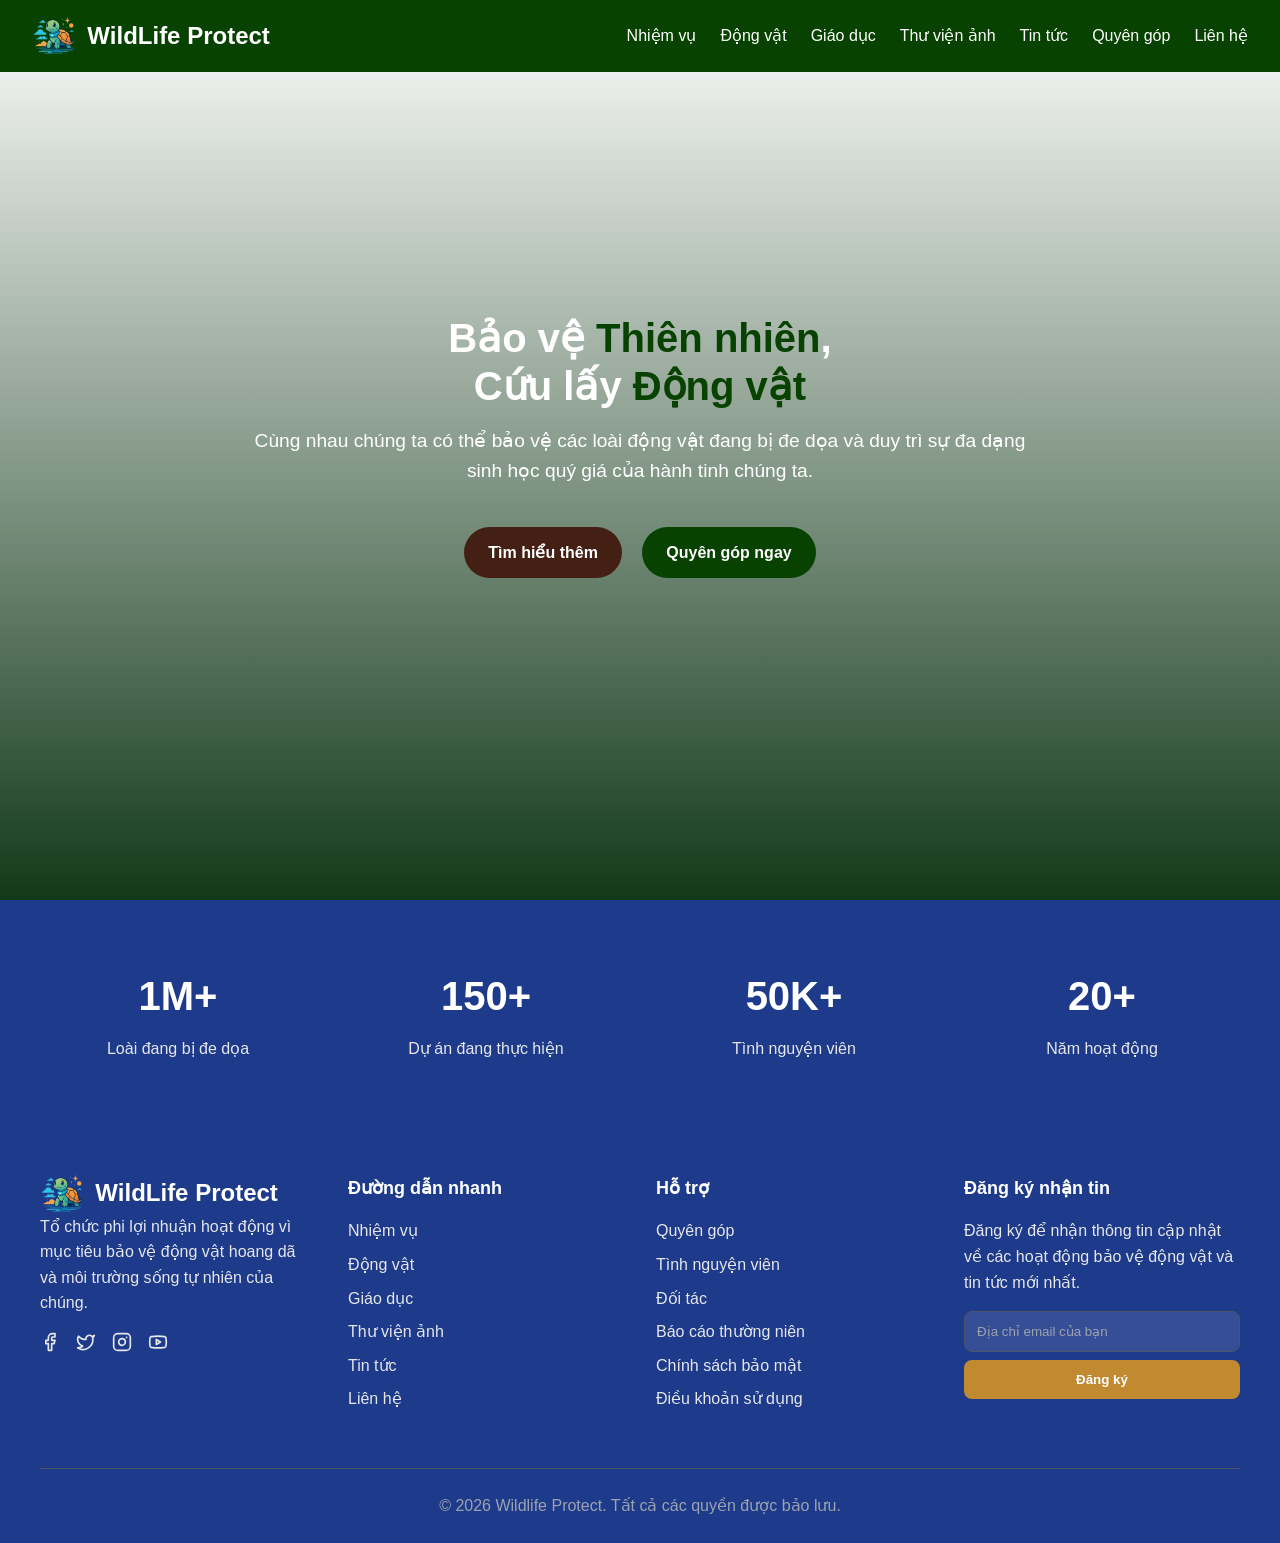
==== index.html @ 8032b326 "move index.html to root for GitHub Pages" ====
<!DOCTYPE html>
<html lang="vi">

<head>
    <meta charset="UTF-8">
    <meta name="viewport" content="width=device-width, initial-scale=1.0">
    <title>Bảo Vệ Động Vật</title>
    <link rel="stylesheet" href="../css/style.css" />
    <link rel="stylesheet" href="../css/new.css">
</head>

<body>
    <!-- Header -->
    <header>
        <nav>
            <div class="logo">
                <img class="logo-icon" src="../images/_31A30829-27A1-4D39-86ED-4AC75517ED18_-removebg-preview.png"
                    alt="WildLife Protect Logo" style="height: 40px; vertical-align: middle;">
                WildLife Protect
            </div>
            <ul class="nav-links">
                <li><a href="mission.html">Nhiệm vụ</a></li>
                <li><a href="animal.html">Động vật</a></li>
                <li><a href="education.html">Giáo dục</a></li>
                <li><a href="gallery.html">Thư viện ảnh</a></li>
                <li><a href="news.html">Tin tức</a></li>
                <li><a href="donate.html">Quyên góp</a></li>
                <li><a href="contact.html">Liên hệ</a></li>
            </ul>
        </nav>
    </header>

    <!-- Hero Section -->
    <section class="hero">
        
        <div class="video-background">
            <iframe
              src="https://www.youtube-nocookie.com/embed/OSPznryXrLA?autoplay=1&mute=1&controls=0&loop=1&playlist=OSPznryXrLA&start=30"
              frameborder="0"
              allow="autoplay; encrypted-media"
              allowfullscreen>
            </iframe>
        </div>
        <div class="hero-content">
            <h1>Bảo vệ <span class="accent">Thiên nhiên</span>, <br>Cứu lấy <span class="accent">Động vật</span></h1>
            <p>Cùng nhau chúng ta có thể bảo vệ các loài động vật đang bị đe dọa và duy trì sự đa dạng sinh học quý giá
                của hành tinh chúng ta.</p>
            <div>
                <a href="mission.html" class="btn btn-primary buttonHover" id="buttonSearch">Tìm hiểu thêm</a>
                <a href="donate.html" class="btn btn-accent buttonHover1">Quyên góp ngay</a>
            </div>
        </div>
    </section>

    <!-- Statistics Section -->
    <section class="statistics">
        <div class="container">
            <div class="stats-grid">
                <div class="stat-item">
                    <div class="number">1M+</div>
                    <div class="label">Loài đang bị đe dọa</div>
                </div>

                <div class="stat-item">
                    <div class="number">150+</div>
                    <div class="label">Dự án đang thực hiện</div>
                </div>

                <div class="stat-item">
                    <div class="number">50K+</div>
                    <div class="label">Tình nguyện viên</div>
                </div>

                <div class="stat-item">
                    <div class="number">20+</div>
                    <div class="label">Năm hoạt động</div>
                </div>
            </div>
        </div>
    </section>

    <!-- Footer -->
    <footer>
        <div class="container">
            <div class="footer-grid">
                <div class="footer-col">
                    <div class="logo">
                        <img class="logo-icon"
                            src="../images/_31A30829-27A1-4D39-86ED-4AC75517ED18_-removebg-preview.png"
                            alt="WildLife Protect Logo" style="height: 40px; vertical-align: middle;">
                        WildLife Protect
                    </div>
                    <p class="footer-about">
                        Tổ chức phi lợi nhuận hoạt động vì mục tiêu bảo vệ động vật hoang dã và môi trường sống tự nhiên
                        của chúng.
                    </p>
                    <div class="footer-social">
                        <a href="https://www.facebook.com/mai.bao.512301/" target="_blank">
                            <svg xmlns="http://www.w3.org/2000/svg" width="20" height="20" viewBox="0 0 24 24"
                                fill="none" stroke="currentColor" stroke-width="2" stroke-linecap="round"
                                stroke-linejoin="round">
                                <path d="M18 2h-3a5 5 0 0 0-5 5v3H7v4h3v8h4v-8h3l1-4h-4V7a1 1 0 0 1 1-1h3z" />
                            </svg>
                        </a>
                        <a href="#">
                            <svg xmlns="http://www.w3.org/2000/svg" width="20" height="20" viewBox="0 0 24 24"
                                fill="none" stroke="currentColor" stroke-width="2" stroke-linecap="round"
                                stroke-linejoin="round">
                                <path
                                    d="M22 4s-.7 2.1-2 3.4c1.6 10-9.4 17.3-18 11.6 2.2.1 4.4-.6 6-2C3 15.5.5 9.6 3 5c2.2 2.6 5.6 4.1 9 4-.9-4.2 4-6.6 7-3.8 1.1 0 3-1.2 3-1.2z" />
                            </svg>
                        </a>
                        <a href="#">
                            <svg xmlns="http://www.w3.org/2000/svg" width="20" height="20" viewBox="0 0 24 24"
                                fill="none" stroke="currentColor" stroke-width="2" stroke-linecap="round"
                                stroke-linejoin="round">
                                <rect width="20" height="20" x="2" y="2" rx="5" ry="5" />
                                <path d="M16 11.37A4 4 0 1 1 12.63 8 4 4 0 0 1 16 11.37z" />
                                <line x1="17.5" x2="17.51" y1="6.5" y2="6.5" />
                            </svg>
                        </a>
                        <a href="#">
                            <svg xmlns="http://www.w3.org/2000/svg" width="20" height="20" viewBox="0 0 24 24"
                                fill="none" stroke="currentColor" stroke-width="2" stroke-linecap="round"
                                stroke-linejoin="round">
                                <path
                                    d="M2.5 17a24.12 24.12 0 0 1 0-10 2 2 0 0 1 1.4-1.4 49.56 49.56 0 0 1 16.2 0A2 2 0 0 1 21.5 7a24.12 24.12 0 0 1 0 10 2 2 0 0 1-1.4 1.4 49.55 49.55 0 0 1-16.2 0A2 2 0 0 1 2.5 17" />
                                <path d="m10 15 5-3-5-3z" />
                            </svg>
                        </a>
                    </div>
                </div>

                <div class="footer-col">
                    <h4 class="footer-title">Đường dẫn nhanh</h4>
                    <ul class="footer-links">
                        <li><a href="mission.html">Nhiệm vụ</a></li>
                        <li><a href="animal.html">Động vật</a></li>
                        <li><a href="education.html">Giáo dục</a></li>
                        <li><a href="gallery.html">Thư viện ảnh</a></li>
                        <li><a href="news.html">Tin tức</a></li>
                        <li><a href="contact.html">Liên hệ</a></li>
                    </ul>
                </div>

                <div class="footer-col">
                    <h4 class="footer-title">Hỗ trợ</h4>
                    <ul class="footer-links">
                        <li><a href="donate.html">Quyên góp</a></li>
                        <li><a href="#">Tình nguyện viên</a></li>
                        <li><a href="#">Đối tác</a></li>
                        <li><a href="#">Báo cáo thường niên</a></li>
                        <li><a href="#">Chính sách bảo mật</a></li>
                        <li><a href="#">Điều khoản sử dụng</a></li>
                    </ul>
                </div>

                <div class="footer-col">
                    <h4 class="footer-title">Đăng ký nhận tin</h4>
                    <p class="newsletter-text">
                        Đăng ký để nhận thông tin cập nhật về các hoạt động bảo vệ động vật và tin tức mới nhất.
                    </p>
                    <form class="newsletter-form">
                        <input type="email" class="newsletter-input" placeholder="Địa chỉ email của bạn">
                        <button type="submit" class="submit-btn buttonHover2 background-color-register">Đăng ký</button>
                    </form>
                </div>
            </div>

            <div class="footer-bottom">
                <p>
                    &copy;
                    <script>document.write(new Date().getFullYear())</script> Wildlife Protect. Tất cả các quyền được
                    bảo lưu.
                </p>
            </div>
        </div>
    </footer>

    <script src="../script/smoothscroll.js"></script>
    <!-- <script src="../script/live reload.js"></script> -->
</body>

</html>
---- css/style.css ----
* {
    margin: 0;
    padding: 0;
    box-sizing: border-box;
}

body {
    font-family: Arial, sans-serif;
    line-height: 1.6;
    color: #333;
}

/* Header */
header {
    background-color: #074200;
    color: white;
    padding: 1rem 2rem;
    position: fixed;
    width: 100%;
    z-index: 100;
}

nav {
    display: flex;
    justify-content: space-between;
    align-items: center;
}

.logo {
    font-size: 1.5rem;
    font-weight: bold;
    display: flex;
    align-items: center;
}

.logo-icon {
    margin-right: 10px;
}

.nav-links {
    display: flex;
    list-style: none;
}

.nav-links li {
    margin-left: 1.5rem;
}

.nav-links a {
    color: white;
    text-decoration: none;
    transition: color 0.3s;
}

.nav-links a:hover {
    color: #0f9400;
}

/* Hero Section */
.hero {
    height: 100vh;
    background-size: cover;
    background-position: center;
    display: flex;
    align-items: center;
    justify-content: center;
    text-align: center;
    color: white;
    padding: 0 1rem;
    position: relative;
    overflow: hidden;
}


.video-background {
    position: absolute;
    top: 0;
    left: 0;
    width: 100%;
    height: 100%;
    z-index: -1;
    overflow: hidden;
  }
  
  .video-background iframe {
    width: 100vw;
    height: 100vh;
    pointer-events: none;
    object-fit: cover;
  }
  
  .hero-content {
  position: relative;
  z-index: 1;
  max-width: 800px;
}
  
  .hero::before {
    content: '';
    position: absolute;
    top: 0;
    left: 0;
    width: 100%;
    height: 100%;
    background: linear-gradient(to bottom, rgba(255, 255, 255, 0.589), rgba(0, 42, 8, 0.929));
    z-index: 0;
  }

.hero h1 {
    font-size: 2.5rem;
    margin-bottom: 1rem;
    line-height: 1.2;
}

.hero p {
    font-size: 1.2rem;
    margin-bottom: 2rem;
}

.hero .accent {
    color: #074200;
}

.btn {
    display: inline-block;
    padding: 0.8rem 1.5rem;
    border-radius: 30px;
    text-decoration: none;
    font-weight: bold;
    margin: 0.5rem;
}

.btn-primary {
    background-color: #432013;
    color: white;
}

.btn-accent {
    background-color: #074200;
    color: #ffffff;
}

/* Section Styling */
section {
    padding: 4rem 2rem;
}

.container {
    max-width: 1200px;
    margin: 0 auto;
}

.section-title {
    text-align: center;
    margin-bottom: 3rem;
}

.section-title h2 {
    font-size: 2rem;
    color: #1e3a8a;
    margin-bottom: 1rem;
}

.divider {
    width: 6rem;
    height: 4px;
    background-color: #fbbf24;
    margin: 0 auto 1.5rem;
}

.section-title p {
    max-width: 800px;
    margin: 0 auto;
    color: #666;
}

/* Mission Section */
.mission {
    background-color: white;
}

.mission-cards {
    display: flex;
    flex-wrap: wrap;
    justify-content: space-between;
    gap: 2rem;
}

.mission-card {
    flex: 1 1 300px;
    background-color: #f9fafb;
    border-radius: 8px;
    padding: 2rem;
    text-align: center;
    box-shadow: 0 4px 6px rgba(0, 0, 0, 0.1);
    transition: transform 0.3s;
}

.mission-card:hover {
    transform: translateY(-10px);
}

.mission-card .icon {
    width: 4rem;
    height: 4rem;
    background-color: #1e3a8a;
    border-radius: 50%;
    display: flex;
    align-items: center;
    justify-content: center;
    margin: 0 auto 1rem;
    color: white;
}

.mission-card h3 {
    color: #1e3a8a;
    margin-bottom: 1rem;
}

/* Animals Section */
.animals {
    background-color: #f9fafb;
}

.animal-cards {
    display: flex;
    flex-wrap: wrap;
    gap: 2rem;
}

.animal-card {
    flex: 1 1 300px;
    background-color: white;
    border-radius: 8px;
    overflow: hidden;
    box-shadow: 0 4px 6px rgba(0, 0, 0, 0.1);
}

.animal-img {
    height: 200px;
    overflow: hidden;
}

.animal-img img {
    width: 100%;
    height: 100%;
    object-fit: cover;
    transition: transform 0.5s;
}

.animal-img img:hover {
    transform: scale(1.1);
}

.animal-content {
    padding: 1.5rem;
}

.animal-status {
    display: inline-block;
    padding: 0.25rem 0.75rem;
    border-radius: 20px;
    font-size: 0.75rem;
    font-weight: bold;
    margin-bottom: 0.75rem;
}

.status-critical {
    background-color: #fee2e2;
    color: #b91c1c;
}

.status-endangered {
    background-color: #ffedd5;
    color: #c2410c;
}

.animal-card h3 {
    margin-bottom: 0.5rem;
    color: #1f2937;
}

.animal-card .read-more {
    color: #1e3a8a;
    font-weight: bold;
    text-decoration: none;
    display: inline-flex;
    align-items: center;
    margin-top: 1rem;
}

/* Statistics Section */
.statistics {
    background-color: #1e3a8a;
    color: white;
    text-align: center;
}

.stats-grid {
    display: flex;
    flex-wrap: wrap;
    justify-content: space-around;
    gap: 2rem;
}

.stat-item {
    flex: 1 1 200px;
}

.stat-item .number {
    font-size: 2.5rem;
    font-weight: bold;
    margin-bottom: 0.5rem;
}

.stat-item .label {
    color: #e5e7eb;
}

/* Education Section */
.education {
    background-color: white;
}

.education-grid {
    display: flex;
    flex-wrap: wrap;
    gap: 2rem;
}

.education-col {
    flex: 1 1 500px;
    background-color: #f9fafb;
    border-radius: 8px;
    padding: 2rem;
}

.edu-col-title {
    font-size: 1.5rem;
    color: #1e3a8a;
    margin-bottom: 1.5rem;
    font-weight: bold;
}

.resource-item {
    display: flex;
    margin-bottom: 1.5rem;
}

.resource-icon {
    margin-right: 1rem;
    color: #1e3a8a;
}

.resource-content h4 {
    color: #1f2937;
    margin-bottom: 0.25rem;
}

.resource-content p {
    color: #6b7280;
    margin-bottom: 0.5rem;
}

.resource-content a {
    color: #1e3a8a;
    font-size: 0.875rem;
    text-decoration: none;
    font-weight: bold;
}

.course-item {
    padding-bottom: 1.5rem;
    margin-bottom: 1.5rem;
    border-bottom: 1px solid #e5e7eb;
}

.course-item:last-child {
    border-bottom: none;
}

.course-meta {
    display: flex;
    font-size: 0.875rem;
    color: #6b7280;
    margin-bottom: 0.75rem;
}

.course-meta span {
    display: flex;
    align-items: center;
    margin-right: 1rem;
}

.course-meta span svg {
    margin-right: 0.25rem;
}

/* Gallery Section */
.gallery {
    background-color: #f9fafb;
}

.gallery-grid {
    display: grid;
    grid-template-columns: repeat(auto-fill, minmax(250px, 1fr));
    gap: 1rem;
}

.gallery-item {
    height: 200px;
    border-radius: 8px;
    overflow: hidden;
    position: relative;
    cursor: pointer;
}

.gallery-item img {
    width: 100%;
    height: 100%;
    object-fit: cover;
    transition: transform 0.5s;
}

.gallery-overlay {
    position: absolute;
    top: 0;
    left: 0;
    right: 0;
    bottom: 0;
    background-color: rgba(0, 0, 0, 0.5);
    display: flex;
    align-items: center;
    justify-content: center;
    opacity: 0;
    transition: opacity 0.5s;
}

.gallery-item:hover img {
    transform: scale(1.1);
}

.gallery-item:hover .gallery-overlay {
    opacity: 1;
}

.gallery-info {
    color: white;
    text-align: center;
}

.gallery-info h4 {
    margin-bottom: 0.25rem;
}

/* News Section */
.news {
    background-color: white;
}

.news-grid {
    display: flex;
    flex-wrap: wrap;
    gap: 2rem;
}

.news-card {
    flex: 1 1 300px;
    background-color: #f9fafb;
    border-radius: 8px;
    overflow: hidden;
    box-shadow: 0 4px 6px rgba(0, 0, 0, 0.1);
}

.news-img {
    height: 200px;
}

.news-img img {
    width: 100%;
    height: 100%;
    object-fit: cover;
}

.news-content {
    padding: 1.5rem;
}

.news-meta {
    display: flex;
    align-items: center;
    font-size: 0.875rem;
    color: #6b7280;
    margin-bottom: 0.75rem;
}

.news-date {
    display: flex;
    align-items: center;
}

.news-date svg {
    margin-right: 0.25rem;
}

.news-card h3 {
    margin-bottom: 0.75rem;
    color: #1f2937;
}

.news-card .read-more {
    color: #1e3a8a;
    font-weight: bold;
    text-decoration: none;
    display: inline-flex;
    align-items: center;
    margin-top: 1rem;
}

/* Donate Section */
.donate {
    background-color: #1e3a8a;
    color: white;
    position: relative;
    overflow: hidden;
}

.donate-bg {
    position: absolute;
    top: 0;
    right: 0;
    height: 100%;
    width: 50%;
    opacity: 0.1;
    overflow: hidden;
}

.donate-bg img {
    height: 100%;
    width: 100%;
    object-fit: cover;
}

.donate-content {
    position: relative;
    z-index: 1;
    max-width: 600px;
}

.donate h2 {
    font-size: 2rem;
    margin-bottom: 1.5rem;
}

.donate-box {
    background-color: rgba(255, 255, 255, 0.1);
    border-radius: 8px;
    padding: 1.5rem;
    backdrop-filter: blur(4px);
    margin-bottom: 2rem;
}

.donate-box h3 {
    margin-bottom: 1rem;
}

.donate-list {
    list-style: none;
}

.donate-list li {
    display: flex;
    align-items: flex-start;
    margin-bottom: 0.75rem;
}

.donate-list svg {
    color: #fbbf24;
    margin-right: 0.75rem;
    flex-shrink: 0;
    margin-top: 0.25rem;
}

.donate-buttons {
    display: flex;
    flex-wrap: wrap;
    gap: 1rem;
}

/* Contact Section */
.contact {
    background-color: #f9fafb;
}

.contact-grid {
    display: flex;
    flex-wrap: wrap;
    gap: 2rem;
}

.contact-form {
    flex: 1 1 500px;
}

.form-group {
    margin-bottom: 1.5rem;
}

.form-label {
    display: block;
    margin-bottom: 0.5rem;
    font-weight: bold;
    color: #374151;
}

.form-control {
    width: 100%;
    padding: 0.75rem;
    border: 1px solid #d1d5db;
    border-radius: 0.5rem;
    font-family: inherit;
}

.form-control:focus {
    outline: none;
    border-color: #1e3a8a;
    box-shadow: 0 0 0 3px rgba(30, 58, 138, 0.1);
}

.form-select {
    appearance: none;
    background-image: url("data:image/svg+xml,%3csvg xmlns='http://www.w3.org/2000/svg' viewBox='0 0 16 16'%3e%3cpath fill='none' stroke='%23343a40' stroke-linecap='round' stroke-linejoin='round' stroke-width='2' d='M2 5l6 6 6-6'/%3e%3c/svg%3e");
    background-repeat: no-repeat;
    background-position: right 0.75rem center;
    background-size: 16px 12px;
}

textarea.form-control {
    resize: vertical;
    min-height: 120px;
}

.submit-btn {
    width: 100%;
    background-color: #1e3a8a;
    color: white;
    border: none;
    padding: 0.75rem;
    border-radius: 0.5rem;
    font-weight: bold;
    cursor: pointer;
    transition: background-color 0.3s;
}

.submit-btn:hover {
    background-color: #1e40af;
}

.contact-info {
    flex: 1 1 300px;
    display: flex;
    flex-direction: column;
}

.info-section {
    margin-bottom: 2rem;
}

.info-section h3 {
    font-size: 1.25rem;
    color: #1e3a8a;
    margin-bottom: 1rem;
}

.contact-list {
    list-style: none;
}

.contact-list li {
    display: flex;
    margin-bottom: 1rem;
}

.contact-icon {
    color: #1e3a8a;
    margin-right: 0.75rem;
    flex-shrink: 0;
}

.social-links {
    display: flex;
    gap: 1rem;
}

.social-link {
    display: flex;
    align-items: center;
    justify-content: center;
    width: 2.5rem;
    height: 2.5rem;
    background-color: #1e3a8a;
    color: white;
    border-radius: 50%;
    transition: background-color 0.3s;
}

.social-link:hover {
    background-color: #1e40af;
}

.hours-list {
    list-style: none;
}

.hours-list li {
    display: flex;
    justify-content: space-between;
    margin-bottom: 0.5rem;
}

.hours-day {
    color: #6b7280;
}

.hours-time {
    font-weight: bold;
}

/* Footer */
footer {
    background-color: #1e3a8a;
    color: white;
    padding: 3rem 2rem 1.5rem;
}

.footer-grid {
    display: flex;
    flex-wrap: wrap;
    gap: 2rem;
    margin-bottom: 3rem;
}

.footer-col {
    flex: 1 1 200px;
}

.footer-logo {
    display: flex;
    align-items: center;
    font-size: 1.25rem;
    font-weight: bold;
    margin-bottom: 1rem;
}

.footer-logo svg {
    margin-right: 0.5rem;
}

.footer-about {
    color: #e5e7eb;
    margin-bottom: 1rem;
}

.footer-social {
    display: flex;
    gap: 1rem;
}

.footer-social a {
    color: #e5e7eb;
    transition: color 0.3s;
}

.footer-social a:hover {
    color: white;
}

.footer-title {
    font-size: 1.125rem;
    font-weight: bold;
    margin-bottom: 1rem;
}

.footer-links {
    list-style: none;
}

.footer-links li {
    margin-bottom: 0.5rem;
}

.footer-links a {
    color: #e5e7eb;
    text-decoration: none;
    transition: color 0.3s;
}

.footer-links a:hover {
    color: white;
}

.newsletter-text {
    color: #e5e7eb;
    margin-bottom: 1rem;
}

.newsletter-form {
    display: flex;
    flex-direction: column;
    gap: 0.5rem;
}

.newsletter-input {
    width: 100%;
    padding: 0.75rem;
    background-color: rgba(255, 255, 255, 0.1);
    border: 1px solid #4b5563;
    border-radius: 0.5rem;
    color: white;
}

.newsletter-input::placeholder {
    color: #9ca3af;
}

.newsletter-btn {
    width: 100%;
    background-color: #fbbf24;
    color: #1f2937;
    border: none;
    padding: 0.75rem;
    border-radius: 0.5rem;
    font-weight: bold;
    cursor: pointer;
    transition: background-color 0.3s;
}

.newsletter-btn:hover {
    background-color: #f59e0b;
}

.footer-bottom {
    text-align: center;
    border-top: 1px solid #4b5563;
    padding-top: 1.5rem;
    color: #9ca3af;
}

/* Responsive design */
@media (max-width: 768px) {
    .nav-links {
        display: none;
    }

    .hero h1 {
        font-size: 2rem;
    }

    .section-title h2 {
        font-size: 1.75rem;
    }

    .stat-item .number {
        font-size: 2rem;
    }
}
---- css/new.css ----
.buttonHover:hover{
    background-color: rgb(212, 105, 17);
    transform:scale(1.09);
    transition-duration: 0.5s;
}

.buttonHover1:hover{
    transform:scale(1.09);
    background-color: rgb(95, 212, 173);
    transition-duration: 0.5s;
}
.buttonHover2:hover{
    transform:scale(1.05);
    background-color: rgb(239, 150, 6);
    transition-duration: 1s;
}
.background-color-register{
    background-color: rgb(194, 138, 48);
}
/*  bounce up */
.fade-slide-up {
    opacity: 0;
    transform: translateY(50px) scale(0.95);
    transition: all 0.8s ease-out;
}

.fade-slide-up.animate {
    opacity: 1;
    transform: translateY(0) scale(1);
}


/*  */
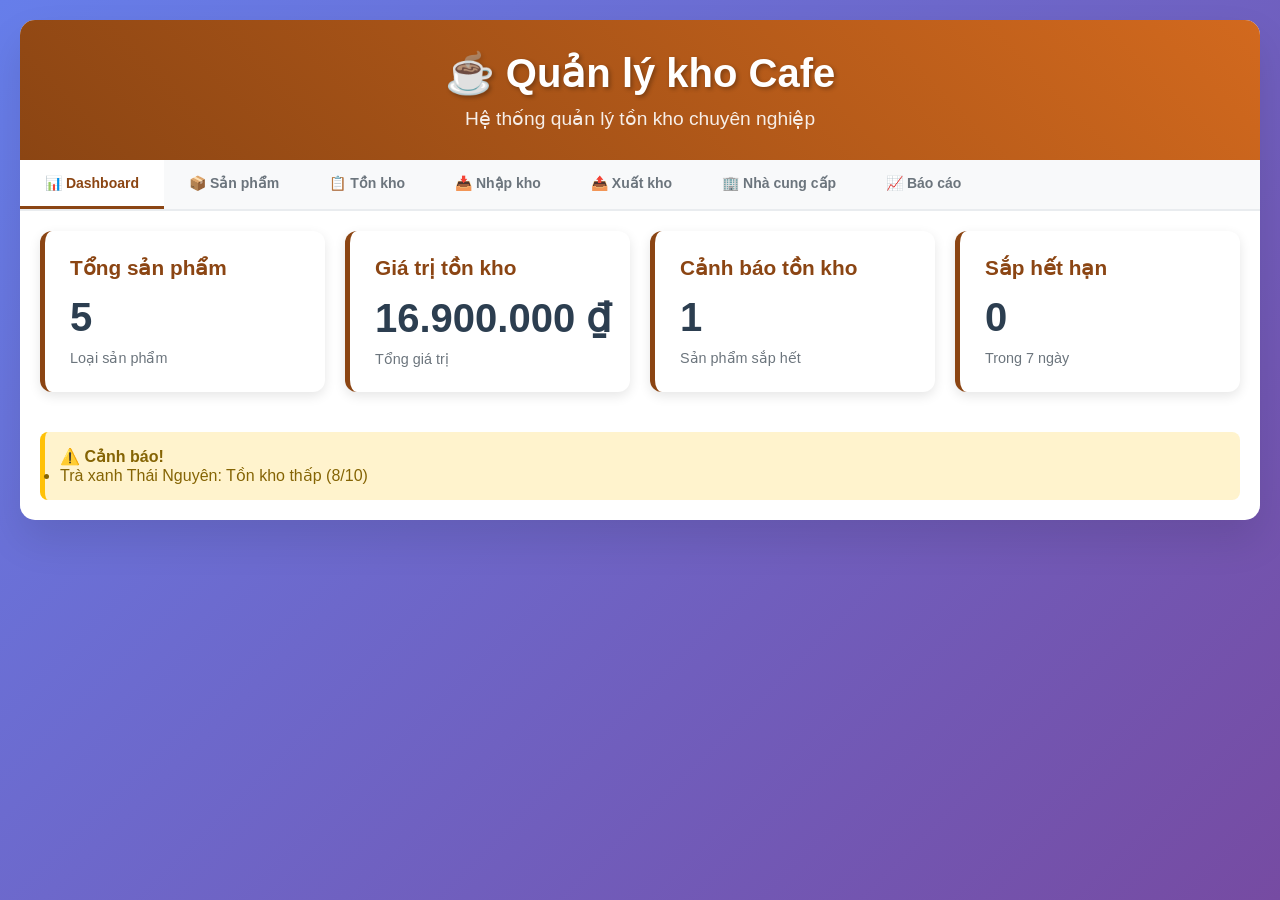
==== commit 3cbc4644: "100" ====
--- a/index.html
+++ b/index.html
@@ -1,184 +1,1335 @@
+
+
 <!DOCTYPE html>
 <html lang="vi">
-
 <head>
     <meta charset="UTF-8">
     <meta name="viewport" content="width=device-width, initial-scale=1.0">
-    <title>Bảo Vệ Động Vật</title>
-    <link rel="stylesheet" href="../css/style.css" />
-    <link rel="stylesheet" href="../css/new.css">
+    <title>Quản lý kho Cafe</title>
+    <style>
+        * {
+            margin: 0;
+            padding: 0;
+            box-sizing: border-box;
+        }
+        
+        body {
+            font-family: 'Segoe UI', Tahoma, Geneva, Verdana, sans-serif;
+            background: linear-gradient(135deg, #667eea 0%, #764ba2 100%);
+            min-height: 100vh;
+            padding: 20px;
+        }
+        
+        .container {
+            max-width: 1400px;
+            margin: 0 auto;
+            background: white;
+            border-radius: 15px;
+            box-shadow: 0 20px 40px rgba(0,0,0,0.1);
+            overflow: hidden;
+        }
+        
+        .header {
+            background: linear-gradient(45deg, #8B4513, #D2691E);
+            color: white;
+            padding: 30px;
+            text-align: center;
+        }
+        
+        .header h1 {
+            font-size: 2.5em;
+            margin-bottom: 10px;
+            text-shadow: 2px 2px 4px rgba(0,0,0,0.3);
+        }
+        
+        .header p {
+            font-size: 1.2em;
+            opacity: 0.9;
+        }
+        
+        .tabs {
+            display: flex;
+            background: #f8f9fa;
+            border-bottom: 2px solid #e9ecef;
+            overflow-x: auto;
+        }
+        
+        .tab {
+            padding: 15px 25px;
+            cursor: pointer;
+            border: none;
+            background: transparent;
+            font-size: 14px;
+            font-weight: 600;
+            color: #6c757d;
+            transition: all 0.3s ease;
+            white-space: nowrap;
+            border-bottom: 3px solid transparent;
+        }
+        
+        .tab:hover {
+            background: #e9ecef;
+            color: #495057;
+        }
+        
+        .tab.active {
+            color: #8B4513;
+            border-bottom-color: #8B4513;
+            background: white;
+        }
+        
+        .sheet {
+            display: none;
+            padding: 0;
+        }
+        
+        .sheet.active {
+            display: block;
+        }
+        
+        .toolbar {
+            background: #f8f9fa;
+            padding: 15px 20px;
+            border-bottom: 1px solid #dee2e6;
+            display: flex;
+            gap: 10px;
+            flex-wrap: wrap;
+            align-items: center;
+        }
+        
+        .btn {
+            padding: 8px 16px;
+            border: none;
+            border-radius: 5px;
+            cursor: pointer;
+            font-size: 14px;
+            font-weight: 500;
+            transition: all 0.3s ease;
+        }
+        
+        .btn-primary {
+            background: #8B4513;
+            color: white;
+        }
+        
+        .btn-primary:hover {
+            background: #654321;
+            transform: translateY(-1px);
+        }
+        
+        .btn-success {
+            background: #28a745;
+            color: white;
+        }
+        
+        .btn-success:hover {
+            background: #218838;
+        }
+        
+        .btn-warning {
+            background: #ffc107;
+            color: #212529;
+        }
+        
+        .btn-danger {
+            background: #dc3545;
+            color: white;
+        }
+        
+        .search-box {
+            padding: 8px 12px;
+            border: 1px solid #ced4da;
+            border-radius: 5px;
+            font-size: 14px;
+            width: 200px;
+        }
+        
+        .table-container {
+            overflow: auto;
+            max-height: 600px;
+            border: 1px solid #dee2e6;
+            margin: 20px;
+            border-radius: 8px;
+        }
+        
+        table {
+            width: 100%;
+            border-collapse: collapse;
+            background: white;
+            font-size: 14px;
+        }
+        
+        th {
+            background: linear-gradient(135deg, #8B4513, #A0522D);
+            color: white;
+            padding: 12px 8px;
+            text-align: left;
+            font-weight: 600;
+            position: sticky;
+            top: 0;
+            z-index: 10;
+            border-right: 1px solid #6d4c41;
+        }
+        
+        td {
+            padding: 10px 8px;
+            border-bottom: 1px solid #f8f9fa;
+            border-right: 1px solid #f8f9fa;
+        }
+        
+        tr:hover {
+            background: #f8f9fa;
+        }
+        
+        .status-low {
+            background: #ffebee !important;
+            color: #c62828;
+        }
+        
+        .status-expired {
+            background: #ffcdd2 !important;
+            color: #d32f2f;
+            font-weight: bold;
+        }
+        
+        .status-warning {
+            background: #fff3e0 !important;
+            color: #ef6c00;
+        }
+        
+        .input-field {
+            width: 100%;
+            padding: 6px;
+            border: 1px solid #ced4da;
+            border-radius: 3px;
+            font-size: 13px;
+        }
+        
+        .summary-cards {
+            display: grid;
+            grid-template-columns: repeat(auto-fit, minmax(250px, 1fr));
+            gap: 20px;
+            padding: 20px;
+        }
+        
+        .card {
+            background: white;
+            border-radius: 12px;
+            padding: 25px;
+            box-shadow: 0 4px 12px rgba(0,0,0,0.1);
+            border-left: 5px solid #8B4513;
+            transition: transform 0.3s ease;
+        }
+        
+        .card:hover {
+            transform: translateY(-5px);
+        }
+        
+        .card h3 {
+            color: #8B4513;
+            margin-bottom: 15px;
+            font-size: 1.3em;
+        }
+        
+        .card .number {
+            font-size: 2.5em;
+            font-weight: bold;
+            color: #2c3e50;
+            margin-bottom: 10px;
+        }
+        
+        .card .label {
+            color: #6c757d;
+            font-size: 0.9em;
+        }
+        
+        .alert {
+            margin: 20px;
+            padding: 15px;
+            border-radius: 8px;
+            border-left: 5px solid;
+        }
+        
+        .alert-warning {
+            background: #fff3cd;
+            border-color: #ffc107;
+            color: #856404;
+        }
+        
+        .alert-danger {
+            background: #f8d7da;
+            border-color: #dc3545;
+            color: #721c24;
+        }
+        
+        .modal {
+            display: none;
+            position: fixed;
+            top: 0;
+            left: 0;
+            width: 100%;
+            height: 100%;
+            background: rgba(0,0,0,0.5);
+            z-index: 1000;
+        }
+        
+        .modal-content {
+            background: white;
+            margin: 5% auto;
+            padding: 30px;
+            border-radius: 12px;
+            width: 90%;
+            max-width: 600px;
+            max-height: 80vh;
+            overflow-y: auto;
+        }
+        
+        .form-grid {
+            display: grid;
+            grid-template-columns: repeat(auto-fit, minmax(200px, 1fr));
+            gap: 15px;
+            margin-bottom: 20px;
+        }
+        
+        .form-group {
+            display: flex;
+            flex-direction: column;
+        }
+        
+        .form-group label {
+            margin-bottom: 5px;
+            font-weight: 600;
+            color: #495057;
+        }
+        
+        .close {
+            float: right;
+            font-size: 28px;
+            font-weight: bold;
+            cursor: pointer;
+            color: #aaa;
+        }
+        
+        .close:hover {
+            color: #000;
+        }
+        
+        @media (max-width: 768px) {
+            .container {
+                margin: 10px;
+                border-radius: 10px;
+            }
+            
+            .header {
+                padding: 20px;
+            }
+            
+            .header h1 {
+                font-size: 2em;
+            }
+            
+            .tabs {
+                flex-wrap: wrap;
+            }
+            
+            .tab {
+                flex: 1;
+                min-width: 120px;
+            }
+            
+            .toolbar {
+                flex-direction: column;
+                align-items: stretch;
+            }
+            
+            .summary-cards {
+                grid-template-columns: 1fr;
+            }
+        }
+    </style>
 </head>
-
 <body>
-    <!-- Header -->
-    <header>
-        <nav>
-            <div class="logo">
-                <img class="logo-icon" src="../images/_31A30829-27A1-4D39-86ED-4AC75517ED18_-removebg-preview.png"
-                    alt="WildLife Protect Logo" style="height: 40px; vertical-align: middle;">
-                WildLife Protect
+    <div class="container">
+        <div class="header">
+            <h1>☕ Quản lý kho Cafe</h1>
+            <p>Hệ thống quản lý tồn kho chuyên nghiệp</p>
+        </div>
+        
+        <div class="tabs">
+            <button class="tab active" onclick="showSheet('dashboard')">📊 Dashboard</button>
+            <button class="tab" onclick="showSheet('products')">📦 Sản phẩm</button>
+            <button class="tab" onclick="showSheet('inventory')">📋 Tồn kho</button>
+            <button class="tab" onclick="showSheet('stock-in')">📥 Nhập kho</button>
+            <button class="tab" onclick="showSheet('stock-out')">📤 Xuất kho</button>
+            <button class="tab" onclick="showSheet('suppliers')">🏢 Nhà cung cấp</button>
+            <button class="tab" onclick="showSheet('reports')">📈 Báo cáo</button>
+        </div>
+        
+        <!-- Dashboard -->
+        <div id="dashboard" class="sheet active">
+            <div class="summary-cards">
+                <div class="card">
+                    <h3>Tổng sản phẩm</h3>
+                    <div class="number" id="total-products">0</div>
+                    <div class="label">Loại sản phẩm</div>
+                </div>
+                <div class="card">
+                    <h3>Giá trị tồn kho</h3>
+                    <div class="number" id="total-value">0₫</div>
+                    <div class="label">Tổng giá trị</div>
+                </div>
+                <div class="card">
+                    <h3>Cảnh báo tồn kho</h3>
+                    <div class="number" id="low-stock">0</div>
+                    <div class="label">Sản phẩm sắp hết</div>
+                </div>
+                <div class="card">
+                    <h3>Sắp hết hạn</h3>
+                    <div class="number" id="expiring-soon">0</div>
+                    <div class="label">Trong 7 ngày</div>
+                </div>
             </div>
-            <ul class="nav-links">
-                <li><a href="mission.html">Nhiệm vụ</a></li>
-                <li><a href="animal.html">Động vật</a></li>
-                <li><a href="education.html">Giáo dục</a></li>
-                <li><a href="gallery.html">Thư viện ảnh</a></li>
-                <li><a href="news.html">Tin tức</a></li>
-                <li><a href="donate.html">Quyên góp</a></li>
-                <li><a href="contact.html">Liên hệ</a></li>
-            </ul>
-        </nav>
-    </header>
-
-    <!-- Hero Section -->
-    <section class="hero">
-        
-        <div class="video-background">
-            <iframe
-              src="https://www.youtube-nocookie.com/embed/OSPznryXrLA?autoplay=1&mute=1&controls=0&loop=1&playlist=OSPznryXrLA&start=30"
-              frameborder="0"
-              allow="autoplay; encrypted-media"
-              allowfullscreen>
-            </iframe>
-        </div>
-        <div class="hero-content">
-            <h1>Bảo vệ <span class="accent">Thiên nhiên</span>, <br>Cứu lấy <span class="accent">Động vật</span></h1>
-            <p>Cùng nhau chúng ta có thể bảo vệ các loài động vật đang bị đe dọa và duy trì sự đa dạng sinh học quý giá
-                của hành tinh chúng ta.</p>
-            <div>
-                <a href="mission.html" class="btn btn-primary buttonHover" id="buttonSearch">Tìm hiểu thêm</a>
-                <a href="donate.html" class="btn btn-accent buttonHover1">Quyên góp ngay</a>
+            
+            <div class="alert alert-warning" id="alerts" style="display: none;">
+                <strong>⚠️ Cảnh báo!</strong>
+                <ul id="alert-list"></ul>
             </div>
         </div>
-    </section>
-
-    <!-- Statistics Section -->
-    <section class="statistics">
-        <div class="container">
-            <div class="stats-grid">
-                <div class="stat-item">
-                    <div class="number">1M+</div>
-                    <div class="label">Loài đang bị đe dọa</div>
+        
+        <!-- Products -->
+        <div id="products" class="sheet">
+            <div class="toolbar">
+                <button class="btn btn-primary" onclick="showModal('add-product-modal')">➕ Thêm sản phẩm</button>
+                <input type="text" class="search-box" placeholder="Tìm kiếm sản phẩm..." onkeyup="searchTable('products-table', this.value)">
+            </div>
+            <div class="table-container">
+                <table id="products-table">
+                    <thead>
+                        <tr>
+                            <th>Mã SP</th>
+                            <th>Tên sản phẩm</th>
+                            <th>Loại</th>
+                            <th>Đơn vị</th>
+                            <th>Giá nhập</th>
+                            <th>Giá bán</th>
+                            <th>Nhà cung cấp</th>
+                            <th>Thao tác</th>
+                        </tr>
+                    </thead>
+                    <tbody></tbody>
+                </table>
+            </div>
+        </div>
+        
+        <!-- Inventory -->
+        <div id="inventory" class="sheet">
+            <div class="toolbar">
+                <input type="text" class="search-box" placeholder="Tìm kiếm tồn kho..." onkeyup="searchTable('inventory-table', this.value)">
+                <button class="btn btn-warning" onclick="showLowStock()">⚠️ Cảnh báo tồn kho</button>
+            </div>
+            <div class="table-container">
+                <table id="inventory-table">
+                    <thead>
+                        <tr>
+                            <th>Mã SP</th>
+                            <th>Tên sản phẩm</th>
+                            <th>Tồn kho</th>
+                            <th>Tối thiểu</th>
+                            <th>Tối đa</th>
+                            <th>Ngày hết hạn</th>
+                            <th>Vị trí</th>
+                            <th>Trạng thái</th>
+                        </tr>
+                    </thead>
+                    <tbody></tbody>
+                </table>
+            </div>
+        </div>
+        
+        <!-- Stock In -->
+        <div id="stock-in" class="sheet">
+            <div class="toolbar">
+                <button class="btn btn-success" onclick="showModal('add-stock-in-modal')">📥 Nhập kho</button>
+                <input type="text" class="search-box" placeholder="Tìm kiếm phiếu nhập..." onkeyup="searchTable('stock-in-table', this.value)">
+            </div>
+            <div class="table-container">
+                <table id="stock-in-table">
+                    <thead>
+                        <tr>
+                            <th>Mã phiếu</th>
+                            <th>Ngày nhập</th>
+                            <th>Sản phẩm</th>
+                            <th>Số lượng</th>
+                            <th>Giá nhập</th>
+                            <th>Thành tiền</th>
+                            <th>Nhà cung cấp</th>
+                            <th>Ghi chú</th>
+                        </tr>
+                    </thead>
+                    <tbody></tbody>
+                </table>
+            </div>
+        </div>
+        
+        <!-- Stock Out -->
+        <div id="stock-out" class="sheet">
+            <div class="toolbar">
+                <button class="btn btn-danger" onclick="showModal('add-stock-out-modal')">📤 Xuất kho</button>
+                <input type="text" class="search-box" placeholder="Tìm kiếm phiếu xuất..." onkeyup="searchTable('stock-out-table', this.value)">
+            </div>
+            <div class="table-container">
+                <table id="stock-out-table">
+                    <thead>
+                        <tr>
+                            <th>Mã phiếu</th>
+                            <th>Ngày xuất</th>
+                            <th>Sản phẩm</th>
+                            <th>Số lượng</th>
+                            <th>Lý do</th>
+                            <th>Người xuất</th>
+                            <th>Ghi chú</th>
+                        </tr>
+                    </thead>
+                    <tbody></tbody>
+                </table>
+            </div>
+        </div>
+        
+        <!-- Suppliers -->
+        <div id="suppliers" class="sheet">
+            <div class="toolbar">
+                <button class="btn btn-primary" onclick="showModal('add-supplier-modal')">🏢 Thêm NCC</button>
+                <input type="text" class="search-box" placeholder="Tìm nhà cung cấp..." onkeyup="searchTable('suppliers-table', this.value)">
+            </div>
+            <div class="table-container">
+                <table id="suppliers-table">
+                    <thead>
+                        <tr>
+                            <th>Mã NCC</th>
+                            <th>Tên công ty</th>
+                            <th>Người liên hệ</th>
+                            <th>SĐT</th>
+                            <th>Email</th>
+                            <th>Địa chỉ</th>
+                            <th>Thao tác</th>
+                        </tr>
+                    </thead>
+                    <tbody></tbody>
+                </table>
+            </div>
+        </div>
+        
+        <!-- Reports -->
+        <div id="reports" class="sheet">
+            <div class="toolbar">
+                <button class="btn btn-primary" onclick="exportExcel()">📊 Xuất Excel</button>
+                <button class="btn btn-success" onclick="generateReport()">📈 Tạo báo cáo</button>
+            </div>
+            <div class="summary-cards">
+                <div class="card">
+                    <h3>Báo cáo nhập kho</h3>
+                    <div class="number" id="monthly-stock-in">0</div>
+                    <div class="label">Tháng này</div>
                 </div>
-
-                <div class="stat-item">
-                    <div class="number">150+</div>
-                    <div class="label">Dự án đang thực hiện</div>
+                <div class="card">
+                    <h3>Báo cáo xuất kho</h3>
+                    <div class="number" id="monthly-stock-out">0</div>
+                    <div class="label">Tháng này</div>
                 </div>
-
-                <div class="stat-item">
-                    <div class="number">50K+</div>
-                    <div class="label">Tình nguyện viên</div>
+                <div class="card">
+                    <h3>Sản phẩm bán chạy</h3>
+                    <div class="number" id="top-product">-</div>
+                    <div class="label">Nhiều nhất</div>
                 </div>
-
-                <div class="stat-item">
-                    <div class="number">20+</div>
-                    <div class="label">Năm hoạt động</div>
+                <div class="card">
+                    <h3>Nhà cung cấp chính</h3>
+                    <div class="number" id="top-supplier">-</div>
+                    <div class="label">Hợp tác nhiều</div>
                 </div>
             </div>
         </div>
-    </section>
+    </div>
+    
+    <!-- Modals -->
+    <!-- Add Product Modal -->
+    <div id="add-product-modal" class="modal">
+        <div class="modal-content">
+            <span class="close" onclick="hideModal('add-product-modal')">&times;</span>
+            <h2>Thêm sản phẩm mới</h2>
+            <form onsubmit="addProduct(event)">
+                <div class="form-grid">
+                    <div class="form-group">
+                        <label>Mã sản phẩm:</label>
+                        <input type="text" name="productId" required>
+                    </div>
+                    <div class="form-group">
+                        <label>Tên sản phẩm:</label>
+                        <input type="text" name="productName" required>
+                    </div>
+                    <div class="form-group">
+                        <label>Loại sản phẩm:</label>
+                        <select name="category" required>
+                            <option value="">Chọn loại</option>
+                            <option value="Cafe">Cafe</option>
+                            <option value="Trà">Trà</option>
+                            <option value="Bánh ngọt">Bánh ngọt</option>
+                            <option value="Nguyên liệu">Nguyên liệu</option>
+                            <option value="Đồ uống">Đồ uống</option>
+                        </select>
+                    </div>
+                    <div class="form-group">
+                        <label>Đơn vị tính:</label>
+                        <select name="unit" required>
+                            <option value="">Chọn đơn vị</option>
+                            <option value="kg">kg</option>
+                            <option value="g">g</option>
+                            <option value="lít">lít</option>
+                            <option value="ml">ml</option>
+                            <option value="hộp">hộp</option>
+                            <option value="bao">bao</option>
+                            <option value="cái">cái</option>
+                        </select>
+                    </div>
+                    <div class="form-group">
+                        <label>Giá nhập:</label>
+                        <input type="number" name="costPrice" required>
+                    </div>
+                    <div class="form-group">
+                        <label>Giá bán:</label>
+                        <input type="number" name="salePrice" required>
+                    </div>
+                    <div class="form-group">
+                        <label>Nhà cung cấp:</label>
+                        <select name="supplier" required>
+                            <option value="">Chọn NCC</option>
+                        </select>
+                    </div>
+                </div>
+                <button type="submit" class="btn btn-primary">Thêm sản phẩm</button>
+            </form>
+        </div>
+    </div>
+    
+    <!-- Add Stock In Modal -->
+    <div id="add-stock-in-modal" class="modal">
+        <div class="modal-content">
+            <span class="close" onclick="hideModal('add-stock-in-modal')">&times;</span>
+            <h2>Nhập kho</h2>
+            <form onsubmit="addStockIn(event)">
+                <div class="form-grid">
+                    <div class="form-group">
+                        <label>Mã phiếu nhập:</label>
+                        <input type="text" name="receiptId" required>
+                    </div>
+                    <div class="form-group">
+                        <label>Sản phẩm:</label>
+                        <select name="productId" required>
+                            <option value="">Chọn sản phẩm</option>
+                        </select>
+                    </div>
+                    <div class="form-group">
+                        <label>Số lượng:</label>
+                        <input type="number" name="quantity" required>
+                    </div>
+                    <div class="form-group">
+                        <label>Giá nhập:</label>
+                        <input type="number" name="price" required>
+                    </div>
+                    <div class="form-group">
+                        <label>Nhà cung cấp:</label>
+                        <select name="supplier" required>
+                            <option value="">Chọn NCC</option>
+                        </select>
+                    </div>
+                    <div class="form-group">
+                        <label>Ngày hết hạn:</label>
+                        <input type="date" name="expiryDate">
+                    </div>
+                    <div class="form-group">
+                        <label>Ghi chú:</label>
+                        <textarea name="notes" rows="3"></textarea>
+                    </div>
+                </div>
+                <button type="submit" class="btn btn-success">Nhập kho</button>
+            </form>
+        </div>
+    </div>
+    
+    <!-- Add Stock Out Modal -->
+    <div id="add-stock-out-modal" class="modal">
+        <div class="modal-content">
+            <span class="close" onclick="hideModal('add-stock-out-modal')">&times;</span>
+            <h2>Xuất kho</h2>
+            <form onsubmit="addStockOut(event)">
+                <div class="form-grid">
+                    <div class="form-group">
+                        <label>Mã phiếu xuất:</label>
+                        <input type="text" name="issueId" required>
+                    </div>
+                    <div class="form-group">
+                        <label>Sản phẩm:</label>
+                        <select name="productId" required>
+                            <option value="">Chọn sản phẩm</option>
+                        </select>
+                    </div>
+                    <div class="form-group">
+                        <label>Số lượng:</label>
+                        <input type="number" name="quantity" required>
+                    </div>
+                    <div class="form-group">
+                        <label>Lý do xuất:</label>
+                        <select name="reason" required>
+                            <option value="">Chọn lý do</option>
+                            <option value="Bán hàng">Bán hàng</option>
+                            <option value="Hư hỏng">Hư hỏng</option>
+                            <option value="Hết hạn">Hết hạn</option>
+                            <option value="Khuyến mãi">Khuyến mãi</option>
+                            <option value="Sử dụng nội bộ">Sử dụng nội bộ</option>
+                        </select>
+                    </div>
+                    <div class="form-group">
+                        <label>Người xuất:</label>
+                        <input type="text" name="issuedBy" required>
+                    </div>
+                    <div class="form-group">
+                        <label>Ghi chú:</label>
+                        <textarea name="notes" rows="3"></textarea>
+                    </div>
+                </div>
+                <button type="submit" class="btn btn-danger">Xuất kho</button>
+            </form>
+        </div>
+    </div>
+    
+    <!-- Add Supplier Modal -->
+    <div id="add-supplier-modal" class="modal">
+        <div class="modal-content">
+            <span class="close" onclick="hideModal('add-supplier-modal')">&times;</span>
+            <h2>Thêm nhà cung cấp</h2>
+            <form onsubmit="addSupplier(event)">
+                <div class="form-grid">
+                    <div class="form-group">
+                        <label>Mã nhà cung cấp:</label>
+                        <input type="text" name="supplierId" required>
+                    </div>
+                    <div class="form-group">
+                        <label>Tên công ty:</label>
+                        <input type="text" name="companyName" required>
+                    </div>
+                    <div class="form-group">
+                        <label>Người liên hệ:</label>
+                        <input type="text" name="contactPerson" required>
+                    </div>
+                    <div class="form-group">
+                        <label>Số điện thoại:</label>
+                        <input type="tel" name="phone" required>
+                    </div>
+                    <div class="form-group">
+                        <label>Email:</label>
+                        <input type="email" name="email">
+                    </div>
+                    <div class="form-group">
+                        <label>Địa chỉ:</label>
+                        <textarea name="address" rows="3"></textarea>
+                    </div>
+                </div>
+                <button type="submit" class="btn btn-primary">Thêm nhà cung cấp</button>
+            </form>
+        </div>
+    </div>
 
-    <!-- Footer -->
-    <footer>
-        <div class="container">
-            <div class="footer-grid">
-                <div class="footer-col">
-                    <div class="logo">
-                        <img class="logo-icon"
-                            src="../images/_31A30829-27A1-4D39-86ED-4AC75517ED18_-removebg-preview.png"
-                            alt="WildLife Protect Logo" style="height: 40px; vertical-align: middle;">
-                        WildLife Protect
-                    </div>
-                    <p class="footer-about">
-                        Tổ chức phi lợi nhuận hoạt động vì mục tiêu bảo vệ động vật hoang dã và môi trường sống tự nhiên
-                        của chúng.
-                    </p>
-                    <div class="footer-social">
-                        <a href="https://www.facebook.com/mai.bao.512301/" target="_blank">
-                            <svg xmlns="http://www.w3.org/2000/svg" width="20" height="20" viewBox="0 0 24 24"
-                                fill="none" stroke="currentColor" stroke-width="2" stroke-linecap="round"
-                                stroke-linejoin="round">
-                                <path d="M18 2h-3a5 5 0 0 0-5 5v3H7v4h3v8h4v-8h3l1-4h-4V7a1 1 0 0 1 1-1h3z" />
-                            </svg>
-                        </a>
-                        <a href="#">
-                            <svg xmlns="http://www.w3.org/2000/svg" width="20" height="20" viewBox="0 0 24 24"
-                                fill="none" stroke="currentColor" stroke-width="2" stroke-linecap="round"
-                                stroke-linejoin="round">
-                                <path
-                                    d="M22 4s-.7 2.1-2 3.4c1.6 10-9.4 17.3-18 11.6 2.2.1 4.4-.6 6-2C3 15.5.5 9.6 3 5c2.2 2.6 5.6 4.1 9 4-.9-4.2 4-6.6 7-3.8 1.1 0 3-1.2 3-1.2z" />
-                            </svg>
-                        </a>
-                        <a href="#">
-                            <svg xmlns="http://www.w3.org/2000/svg" width="20" height="20" viewBox="0 0 24 24"
-                                fill="none" stroke="currentColor" stroke-width="2" stroke-linecap="round"
-                                stroke-linejoin="round">
-                                <rect width="20" height="20" x="2" y="2" rx="5" ry="5" />
-                                <path d="M16 11.37A4 4 0 1 1 12.63 8 4 4 0 0 1 16 11.37z" />
-                                <line x1="17.5" x2="17.51" y1="6.5" y2="6.5" />
-                            </svg>
-                        </a>
-                        <a href="#">
-                            <svg xmlns="http://www.w3.org/2000/svg" width="20" height="20" viewBox="0 0 24 24"
-                                fill="none" stroke="currentColor" stroke-width="2" stroke-linecap="round"
-                                stroke-linejoin="round">
-                                <path
-                                    d="M2.5 17a24.12 24.12 0 0 1 0-10 2 2 0 0 1 1.4-1.4 49.56 49.56 0 0 1 16.2 0A2 2 0 0 1 21.5 7a24.12 24.12 0 0 1 0 10 2 2 0 0 1-1.4 1.4 49.55 49.55 0 0 1-16.2 0A2 2 0 0 1 2.5 17" />
-                                <path d="m10 15 5-3-5-3z" />
-                            </svg>
-                        </a>
-                    </div>
-                </div>
-
-                <div class="footer-col">
-                    <h4 class="footer-title">Đường dẫn nhanh</h4>
-                    <ul class="footer-links">
-                        <li><a href="mission.html">Nhiệm vụ</a></li>
-                        <li><a href="animal.html">Động vật</a></li>
-                        <li><a href="education.html">Giáo dục</a></li>
-                        <li><a href="gallery.html">Thư viện ảnh</a></li>
-                        <li><a href="news.html">Tin tức</a></li>
-                        <li><a href="contact.html">Liên hệ</a></li>
-                    </ul>
-                </div>
-
-                <div class="footer-col">
-                    <h4 class="footer-title">Hỗ trợ</h4>
-                    <ul class="footer-links">
-                        <li><a href="donate.html">Quyên góp</a></li>
-                        <li><a href="#">Tình nguyện viên</a></li>
-                        <li><a href="#">Đối tác</a></li>
-                        <li><a href="#">Báo cáo thường niên</a></li>
-                        <li><a href="#">Chính sách bảo mật</a></li>
-                        <li><a href="#">Điều khoản sử dụng</a></li>
-                    </ul>
-                </div>
-
-                <div class="footer-col">
-                    <h4 class="footer-title">Đăng ký nhận tin</h4>
-                    <p class="newsletter-text">
-                        Đăng ký để nhận thông tin cập nhật về các hoạt động bảo vệ động vật và tin tức mới nhất.
-                    </p>
-                    <form class="newsletter-form">
-                        <input type="email" class="newsletter-input" placeholder="Địa chỉ email của bạn">
-                        <button type="submit" class="submit-btn buttonHover2 background-color-register">Đăng ký</button>
-                    </form>
-                </div>
-            </div>
-
-            <div class="footer-bottom">
-                <p>
-                    &copy;
-                    <script>document.write(new Date().getFullYear())</script> Wildlife Protect. Tất cả các quyền được
-                    bảo lưu.
-                </p>
-            </div>
-        </div>
-    </footer>
-
-    <script src="../script/smoothscroll.js"></script>
-    <!-- <script src="../script/live reload.js"></script> -->
+    <script>
+        // Sample data
+        let products = [
+            {id: 'CF001', name: 'Cà phê Arabica', category: 'Cafe', unit: 'kg', costPrice: 180000, salePrice: 250000, supplier: 'NCC001'},
+            {id: 'CF002', name: 'Cà phê Robusta', category: 'Cafe', unit: 'kg', costPrice: 120000, salePrice: 180000, supplier: 'NCC001'},
+            {id: 'TR001', name: 'Trà xanh Thái Nguyên', category: 'Trà', unit: 'kg', costPrice: 300000, salePrice: 450000, supplier: 'NCC002'},
+            {id: 'BK001', name: 'Bánh croissant', category: 'Bánh ngọt', unit: 'cái', costPrice: 8000, salePrice: 15000, supplier: 'NCC003'},
+            {id: 'SU001', name: 'Đường trắng', category: 'Nguyên liệu', unit: 'kg', costPrice: 20000, salePrice: 25000, supplier: 'NCC004'}
+        ];
+        
+        let suppliers = [
+            {id: 'NCC001', name: 'Công ty Cà phê Highlands', contact: 'Nguyễn Văn A', phone: '0123456789', email: 'nva@highlands.vn', address: 'Hà Nội'},
+            {id: 'NCC002', name: 'Trà Thái Nguyên', contact: 'Trần Thị B', phone: '0987654321', email: 'ttb@trathan.vn', address: 'Thái Nguyên'},
+            {id: 'NCC003', name: 'Bánh ABC', contact: 'Lê Văn C', phone: '0369852147', email: 'lvc@banhabc.vn', address: 'TP.HCM'},
+            {id: 'NCC004', name: 'Nguyên liệu XYZ', contact: 'Phạm Thị D', phone: '0258147369', email: 'ptd@nlxyz.vn', address: 'Đà Nẵng'}
+        ];
+        
+        let inventory = [
+            {productId: 'CF001', currentStock: 50, minStock: 10, maxStock: 100, expiryDate: '2025-12-31', location: 'Kho A-01', lastUpdated: '2025-06-10'},
+            {productId: 'CF002', currentStock: 25, minStock: 15, maxStock: 80, expiryDate: '2025-11-30', location: 'Kho A-02', lastUpdated: '2025-06-10'},
+            {productId: 'TR001', currentStock: 8, minStock: 10, maxStock: 50, expiryDate: '2025-08-15', location: 'Kho B-01', lastUpdated: '2025-06-10'},
+            {productId: 'BK001', currentStock: 200, minStock: 50, maxStock: 300, expiryDate: '2025-06-20', location: 'Kho C-01', lastUpdated: '2025-06-10'},
+            {productId: 'SU001', currentStock: 45, minStock: 20, maxStock: 100, expiryDate: '2025-12-31', location: 'Kho D-01', lastUpdated: '2025-06-10'}
+        ];
+        
+        let stockIn = [
+            {receiptId: 'PN001', date: '2025-06-01', productId: 'CF001', quantity: 50, price: 180000, supplier: 'NCC001', notes: 'Hàng tươi từ Đắk Lắk'},
+            {receiptId: 'PN002', date: '2025-06-03', productId: 'TR001', quantity: 10, price: 300000, supplier: 'NCC002', notes: 'Trà cao cấp'},
+            {receiptId: 'PN003', date: '2025-06-05', productId: 'BK001', quantity: 100, price: 8000, supplier: 'NCC003', notes: 'Bánh tươi hàng ngày'}
+        ];
+        
+        let stockOut = [
+            {issueId: 'PX001', date: '2025-06-02', productId: 'CF001', quantity: 10, reason: 'Bán hàng', issuedBy: 'Nhân viên A', notes: 'Bán buổi sáng'},
+            {issueId: 'PX002', date: '2025-06-04', productId: 'TR001', quantity: 2, reason: 'Hư hỏng', issuedBy: 'Nhân viên B', notes: 'Bao bị rách'},
+            {issueId: 'PX003', date: '2025-06-06', productId: 'BK001', quantity: 20, reason: 'Bán hàng', issuedBy: 'Nhân viên C', notes: 'Khách đặt tiệc'}
+        ];
+        
+        // Initialize the application
+        document.addEventListener('DOMContentLoaded', function() {
+            loadSupplierOptions();
+            loadProductOptions();
+            renderAllTables();
+            updateDashboard();
+            updateReports();
+        });
+        
+        // Navigation functions
+        function showSheet(sheetId) {
+            // Hide all sheets
+            const sheets = document.querySelectorAll('.sheet');
+            sheets.forEach(sheet => sheet.classList.remove('active'));
+            
+            // Hide all tabs active state
+            const tabs = document.querySelectorAll('.tab');
+            tabs.forEach(tab => tab.classList.remove('active'));
+            
+            // Show selected sheet
+            document.getElementById(sheetId).classList.add('active');
+            
+            // Show selected tab as active
+            event.target.classList.add('active');
+            
+            // Update data when switching to certain sheets
+            if (sheetId === 'dashboard') {
+                updateDashboard();
+            } else if (sheetId === 'reports') {
+                updateReports();
+            }
+        }
+        
+        // Modal functions
+        function showModal(modalId) {
+            document.getElementById(modalId).style.display = 'block';
+        }
+        
+        function hideModal(modalId) {
+            document.getElementById(modalId).style.display = 'none';
+        }
+        
+        // Search function
+        function searchTable(tableId, searchValue) {
+            const table = document.getElementById(tableId);
+            const tbody = table.querySelector('tbody');
+            const rows = tbody.querySelectorAll('tr');
+            
+            rows.forEach(row => {
+                const text = row.textContent.toLowerCase();
+                if (text.includes(searchValue.toLowerCase())) {
+                    row.style.display = '';
+                } else {
+                    row.style.display = 'none';
+                }
+            });
+        }
+        
+        // Load options for dropdowns
+        function loadSupplierOptions() {
+            const selects = document.querySelectorAll('select[name="supplier"]');
+            selects.forEach(select => {
+                select.innerHTML = '<option value="">Chọn NCC</option>';
+                suppliers.forEach(supplier => {
+                    const option = document.createElement('option');
+                    option.value = supplier.id;
+                    option.textContent = supplier.name;
+                    select.appendChild(option);
+                });
+            });
+        }
+        
+        function loadProductOptions() {
+            const selects = document.querySelectorAll('select[name="productId"]');
+            selects.forEach(select => {
+                select.innerHTML = '<option value="">Chọn sản phẩm</option>';
+                products.forEach(product => {
+                    const option = document.createElement('option');
+                    option.value = product.id;
+                    option.textContent = `${product.id} - ${product.name}`;
+                    select.appendChild(option);
+                });
+            });
+        }
+        
+        // Render table functions
+        function renderProductsTable() {
+            const tbody = document.querySelector('#products-table tbody');
+            tbody.innerHTML = '';
+            
+            products.forEach(product => {
+                const supplier = suppliers.find(s => s.id === product.supplier);
+                const row = document.createElement('tr');
+                row.innerHTML = `
+                    <td>${product.id}</td>
+                    <td>${product.name}</td>
+                    <td>${product.category}</td>
+                    <td>${product.unit}</td>
+                    <td>${formatCurrency(product.costPrice)}</td>
+                    <td>${formatCurrency(product.salePrice)}</td>
+                    <td>${supplier ? supplier.name : 'N/A'}</td>
+                    <td>
+                        <button class="btn btn-warning" onclick="editProduct('${product.id}')">Sửa</button>
+                        <button class="btn btn-danger" onclick="deleteProduct('${product.id}')">Xóa</button>
+                    </td>
+                `;
+                tbody.appendChild(row);
+            });
+        }
+        
+        function renderInventoryTable() {
+            const tbody = document.querySelector('#inventory-table tbody');
+            tbody.innerHTML = '';
+            
+            inventory.forEach(item => {
+                const product = products.find(p => p.id === item.productId);
+                const row = document.createElement('tr');
+                
+                // Check status
+                let statusClass = '';
+                let statusText = 'Bình thường';
+                
+                if (item.currentStock <= item.minStock) {
+                    statusClass = 'status-low';
+                    statusText = 'Tồn kho thấp';
+                }
+                
+                if (item.expiryDate) {
+                    const today = new Date();
+                    const expiry = new Date(item.expiryDate);
+                    const daysDiff = Math.ceil((expiry - today) / (1000 * 60 * 60 * 24));
+                    
+                    if (daysDiff < 0) {
+                        statusClass = 'status-expired';
+                        statusText = 'Đã hết hạn';
+                    } else if (daysDiff <= 7) {
+                        statusClass = 'status-warning';
+                        statusText = 'Sắp hết hạn';
+                    }
+                }
+                
+                row.className = statusClass;
+                row.innerHTML = `
+                    <td>${item.productId}</td>
+                    <td>${product ? product.name : 'N/A'}</td>
+                    <td>${item.currentStock}</td>
+                    <td>${item.minStock}</td>
+                    <td>${item.maxStock}</td>
+                    <td>${item.expiryDate || 'N/A'}</td>
+                    <td>${item.location}</td>
+                    <td>${statusText}</td>
+                `;
+                tbody.appendChild(row);
+            });
+        }
+        
+        function renderStockInTable() {
+            const tbody = document.querySelector('#stock-in-table tbody');
+            tbody.innerHTML = '';
+            
+            stockIn.forEach(item => {
+                const product = products.find(p => p.id === item.productId);
+                const supplier = suppliers.find(s => s.id === item.supplier);
+                const total = item.quantity * item.price;
+                
+                const row = document.createElement('tr');
+                row.innerHTML = `
+                    <td>${item.receiptId}</td>
+                    <td>${item.date}</td>
+                    <td>${product ? product.name : 'N/A'}</td>
+                    <td>${item.quantity}</td>
+                    <td>${formatCurrency(item.price)}</td>
+                    <td>${formatCurrency(total)}</td>
+                    <td>${supplier ? supplier.name : 'N/A'}</td>
+                    <td>${item.notes || ''}</td>
+                `;
+                tbody.appendChild(row);
+            });
+        }
+        
+        function renderStockOutTable() {
+            const tbody = document.querySelector('#stock-out-table tbody');
+            tbody.innerHTML = '';
+            
+            stockOut.forEach(item => {
+                const product = products.find(p => p.id === item.productId);
+                
+                const row = document.createElement('tr');
+                row.innerHTML = `
+                    <td>${item.issueId}</td>
+                    <td>${item.date}</td>
+                    <td>${product ? product.name : 'N/A'}</td>
+                    <td>${item.quantity}</td>
+                    <td>${item.reason}</td>
+                    <td>${item.issuedBy}</td>
+                    <td>${item.notes || ''}</td>
+                `;
+                tbody.appendChild(row);
+            });
+        }
+        
+        function renderSuppliersTable() {
+            const tbody = document.querySelector('#suppliers-table tbody');
+            tbody.innerHTML = '';
+            
+            suppliers.forEach(supplier => {
+                const row = document.createElement('tr');
+                row.innerHTML = `
+                    <td>${supplier.id}</td>
+                    <td>${supplier.name}</td>
+                    <td>${supplier.contact}</td>
+                    <td>${supplier.phone}</td>
+                    <td>${supplier.email || ''}</td>
+                    <td>${supplier.address || ''}</td>
+                    <td>
+                        <button class="btn btn-warning" onclick="editSupplier('${supplier.id}')">Sửa</button>
+                        <button class="btn btn-danger" onclick="deleteSupplier('${supplier.id}')">Xóa</button>
+                    </td>
+                `;
+                tbody.appendChild(row);
+            });
+        }
+        
+        function renderAllTables() {
+            renderProductsTable();
+            renderInventoryTable();
+            renderStockInTable();
+            renderStockOutTable();
+            renderSuppliersTable();
+        }
+        
+        // Add functions
+        function addProduct(event) {
+            event.preventDefault();
+            const formData = new FormData(event.target);
+            
+            const product = {
+                id: formData.get('productId'),
+                name: formData.get('productName'),
+                category: formData.get('category'),
+                unit: formData.get('unit'),
+                costPrice: parseFloat(formData.get('costPrice')),
+                salePrice: parseFloat(formData.get('salePrice')),
+                supplier: formData.get('supplier')
+            };
+            
+            // Check if product ID already exists
+            if (products.find(p => p.id === product.id)) {
+                alert('Mã sản phẩm đã tồn tại!');
+                return;
+            }
+            
+            products.push(product);
+            
+            // Add to inventory with default values
+            inventory.push({
+                productId: product.id,
+                currentStock: 0,
+                minStock: 10,
+                maxStock: 100,
+                expiryDate: null,
+                location: 'Chưa phân bổ',
+                lastUpdated: new Date().toISOString().split('T')[0]
+            });
+            
+            renderAllTables();
+            loadProductOptions();
+            updateDashboard();
+            hideModal('add-product-modal');
+            event.target.reset();
+            alert('Thêm sản phẩm thành công!');
+        }
+        
+        function addStockIn(event) {
+            event.preventDefault();
+            const formData = new FormData(event.target);
+            
+            const stockInItem = {
+                receiptId: formData.get('receiptId'),
+                date: new Date().toISOString().split('T')[0],
+                productId: formData.get('productId'),
+                quantity: parseInt(formData.get('quantity')),
+                price: parseFloat(formData.get('price')),
+                supplier: formData.get('supplier'),
+                notes: formData.get('notes')
+            };
+            
+            // Check if receipt ID already exists
+            if (stockIn.find(s => s.receiptId === stockInItem.receiptId)) {
+                alert('Mã phiếu nhập đã tồn tại!');
+                return;
+            }
+            
+            stockIn.push(stockInItem);
+            
+            // Update inventory
+            const invItem = inventory.find(i => i.productId === stockInItem.productId);
+            if (invItem) {
+                invItem.currentStock += stockInItem.quantity;
+                invItem.lastUpdated = new Date().toISOString().split('T')[0];
+                
+                if (formData.get('expiryDate')) {
+                    invItem.expiryDate = formData.get('expiryDate');
+                }
+            }
+            
+            renderAllTables();
+            updateDashboard();
+            hideModal('add-stock-in-modal');
+            event.target.reset();
+            alert('Nhập kho thành công!');
+        }
+        
+        function addStockOut(event) {
+            event.preventDefault();
+            const formData = new FormData(event.target);
+            
+            const stockOutItem = {
+                issueId: formData.get('issueId'),
+                date: new Date().toISOString().split('T')[0],
+                productId: formData.get('productId'),
+                quantity: parseInt(formData.get('quantity')),
+                reason: formData.get('reason'),
+                issuedBy: formData.get('issuedBy'),
+                notes: formData.get('notes')
+            };
+            
+            // Check if issue ID already exists
+            if (stockOut.find(s => s.issueId === stockOutItem.issueId)) {
+                alert('Mã phiếu xuất đã tồn tại!');
+                return;
+            }
+            
+            // Check inventory availability
+            const invItem = inventory.find(i => i.productId === stockOutItem.productId);
+            if (!invItem || invItem.currentStock < stockOutItem.quantity) {
+                alert('Không đủ hàng trong kho!');
+                return;
+            }
+            
+            stockOut.push(stockOutItem);
+            
+            // Update inventory
+            invItem.currentStock -= stockOutItem.quantity;
+            invItem.lastUpdated = new Date().toISOString().split('T')[0];
+            
+            renderAllTables();
+            updateDashboard();
+            hideModal('add-stock-out-modal');
+            event.target.reset();
+            alert('Xuất kho thành công!');
+        }
+        
+        function addSupplier(event) {
+            event.preventDefault();
+            const formData = new FormData(event.target);
+            
+            const supplier = {
+                id: formData.get('supplierId'),
+                name: formData.get('companyName'),
+                contact: formData.get('contactPerson'),
+                phone: formData.get('phone'),
+                email: formData.get('email'),
+                address: formData.get('address')
+            };
+            
+            // Check if supplier ID already exists
+            if (suppliers.find(s => s.id === supplier.id)) {
+                alert('Mã nhà cung cấp đã tồn tại!');
+                return;
+            }
+            
+            suppliers.push(supplier);
+            renderSuppliersTable();
+            loadSupplierOptions();
+            hideModal('add-supplier-modal');
+            event.target.reset();
+            alert('Thêm nhà cung cấp thành công!');
+        }
+        
+        // Dashboard functions
+        function updateDashboard() {
+            // Total products
+            document.getElementById('total-products').textContent = products.length;
+            
+            // Total inventory value
+            let totalValue = 0;
+            inventory.forEach(item => {
+                const product = products.find(p => p.id === item.productId);
+                if (product) {
+                    totalValue += item.currentStock * product.costPrice;
+                }
+            });
+            document.getElementById('total-value').textContent = formatCurrency(totalValue);
+            
+            // Low stock items
+            const lowStockItems = inventory.filter(item => item.currentStock <= item.minStock);
+            document.getElementById('low-stock').textContent = lowStockItems.length;
+            
+            // Expiring soon
+            const today = new Date();
+            const expiringSoon = inventory.filter(item => {
+                if (!item.expiryDate) return false;
+                const expiry = new Date(item.expiryDate);
+                const daysDiff = Math.ceil((expiry - today) / (1000 * 60 * 60 * 24));
+                return daysDiff >= 0 && daysDiff <= 7;
+            });
+            document.getElementById('expiring-soon').textContent = expiringSoon.length;
+            
+            // Show alerts
+            showAlerts(lowStockItems, expiringSoon);
+        }
+        
+        function showAlerts(lowStockItems, expiringSoon) {
+            const alertsDiv = document.getElementById('alerts');
+            const alertsList = document.getElementById('alert-list');
+            
+            if (lowStockItems.length === 0 && expiringSoon.length === 0) {
+                alertsDiv.style.display = 'none';
+                return;
+            }
+            
+            alertsList.innerHTML = '';
+            
+            lowStockItems.forEach(item => {
+                const product = products.find(p => p.id === item.productId);
+                const li = document.createElement('li');
+                li.textContent = `${product ? product.name : item.productId}: Tồn kho thấp (${item.currentStock}/${item.minStock})`;
+                alertsList.appendChild(li);
+            });
+            
+            expiringSoon.forEach(item => {
+                const product = products.find(p => p.id === item.productId);
+                const li = document.createElement('li');
+                li.textContent = `${product ? product.name : item.productId}: Sắp hết hạn (${item.expiryDate})`;
+                alertsList.appendChild(li);
+            });
+            
+            alertsDiv.style.display = 'block';
+        }
+        
+        // Reports functions
+        function updateReports() {
+            const currentMonth = new Date().getMonth();
+            const currentYear = new Date().getFullYear();
+            
+            // Monthly stock in
+            const monthlyStockIn = stockIn.filter(item => {
+                const itemDate = new Date(item.date);
+                return itemDate.getMonth() === currentMonth && itemDate.getFullYear() === currentYear;
+            });
+            document.getElementById('monthly-stock-in').textContent = monthlyStockIn.length;
+            
+            // Monthly stock out
+            const monthlyStockOut = stockOut.filter(item => {
+                const itemDate = new Date(item.date);
+                return itemDate.getMonth() === currentMonth && itemDate.getFullYear() === currentYear;
+            });
+            document.getElementById('monthly-stock-out').textContent = monthlyStockOut.length;
+            
+            // Top product (most stock out)
+            const productCounts = {};
+            stockOut.forEach(item => {
+                productCounts[item.productId] = (productCounts[item.productId] || 0) + item.quantity;
+            });
+            
+            const topProductId = Object.keys(productCounts).reduce((a, b) => 
+                productCounts[a] > productCounts[b] ? a : b, Object.keys(productCounts)[0]);
+            
+            const topProduct = products.find(p => p.id === topProductId);
+            document.getElementById('top-product').textContent = topProduct ? topProduct.name : '-';
+            
+            // Top supplier
+            const supplierCounts = {};
+            stockIn.forEach(item => {
+                supplierCounts[item.supplier] = (supplierCounts[item.supplier] || 0) + 1;
+            });
+            
+            const topSupplierId = Object.keys(supplierCounts).reduce((a, b) => 
+                supplierCounts[a] > supplierCounts[b] ? a : b, Object.keys(supplierCounts)[0]);
+            
+            const topSupplier = suppliers.find(s => s.id === topSupplierId);
+            document.getElementById('top-supplier').textContent = topSupplier ? topSupplier.name : '-';
+        }
+        
+        // Utility functions
+        function formatCurrency(amount) {
+            return new Intl.NumberFormat('vi-VN', {
+                style: 'currency',
+                currency: 'VND'
+            }).format(amount);
+        }
+        
+        function showLowStock() {
+            const lowStockItems = inventory.filter(item => item.currentStock <= item.minStock);
+            if (lowStockItems.length === 0) {
+                alert('Không có sản phẩm nào có tồn kho thấp!');
+                return;
+            }
+            
+            let message = 'Các sản phẩm có tồn kho thấp:\\n\\n';
+            lowStockItems.forEach(item => {
+                const product = products.find(p => p.id === item.productId);
+                message += `- ${product ? product.name : item.productId}: ${item.currentStock}/${item.minStock}\\n`;
+            });
+            
+            alert(message);
+        }
+        
+        function exportExcel() {
+            alert('Chức năng xuất Excel sẽ được phát triển trong phiên bản tiếp theo!');
+        }
+        
+        function generateReport() {
+            alert('Chức năng tạo báo cáo chi tiết sẽ được phát triển trong phiên bản tiếp theo!');
+        }
+        
+        // Edit and Delete functions (placeholders)
+        function editProduct(productId) {
+            alert(`Chức năng sửa sản phẩm ${productId} sẽ được phát triển!`);
+        }
+        
+        function deleteProduct(productId) {
+            if (confirm(`Bạn có chắc chắn muốn xóa sản phẩm ${productId}?`)) {
+                products = products.filter(p => p.id !== productId);
+                inventory = inventory.filter(i => i.productId !== productId);
+                renderAllTables();
+                loadProductOptions();
+                updateDashboard();
+                alert('Xóa sản phẩm thành công!');
+            }
+        }
+        
+        function editSupplier(supplierId) {
+            alert(`Chức năng sửa nhà cung cấp ${supplierId} sẽ được phát triển!`);
+        }
+        
+        function deleteSupplier(supplierId) {
+            if (confirm(`Bạn có chắc chắn muốn xóa nhà cung cấp ${supplierId}?`)) {
+                suppliers = suppliers.filter(s => s.id !== supplierId);
+                renderSuppliersTable();
+                loadSupplierOptions();
+                alert('Xóa nhà cung cấp thành công!');
+            }
+        }
+        
+        // Close modal when clicking outside
+        window.onclick = function(event) {
+            const modals = document.querySelectorAll('.modal');
+            modals.forEach(modal => {
+                if (event.target === modal) {
+                    modal.style.display = 'none';
+                }
+            });
+        }
+    </script>
 </body>
-
 </html>
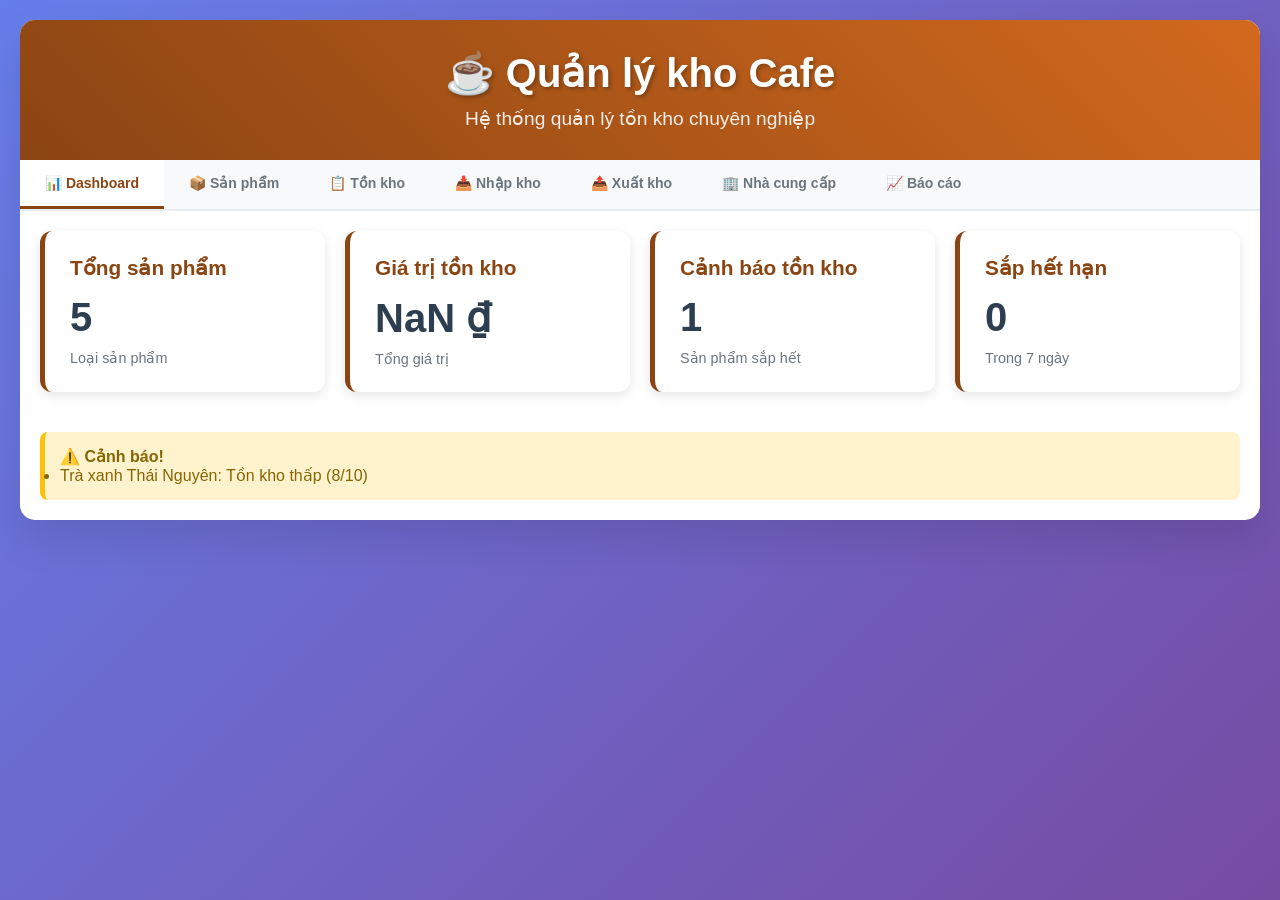
==== commit e99af75c: "9" ====
--- a/index.html
+++ b/index.html
@@ -1,5 +1,3 @@
-
-
 <!DOCTYPE html>
 <html lang="vi">
 <head>
@@ -131,9 +129,22 @@
             color: #212529;
         }
         
+        .btn-warning:hover {
+            background: #e0a800;
+        }
+        
         .btn-danger {
             background: #dc3545;
             color: white;
+        }
+        
+        .btn-danger:hover {
+            background: #c82333;
+        }
+        
+        .btn-sm {
+            padding: 5px 10px;
+            font-size: 12px;
         }
         
         .search-box {
@@ -410,8 +421,8 @@
                             <th>Tên sản phẩm</th>
                             <th>Loại</th>
                             <th>Đơn vị</th>
-                            <th>Giá nhập</th>
-                            <th>Giá bán</th>
+                            <!-- <th>Giá nhập</th>
+                            <th>Giá bán</th> -->
                             <th>Nhà cung cấp</th>
                             <th>Thao tác</th>
                         </tr>
@@ -426,6 +437,7 @@
             <div class="toolbar">
                 <input type="text" class="search-box" placeholder="Tìm kiếm tồn kho..." onkeyup="searchTable('inventory-table', this.value)">
                 <button class="btn btn-warning" onclick="showLowStock()">⚠️ Cảnh báo tồn kho</button>
+                <button class="btn btn-primary" onclick="showModal('update-inventory-modal')">🔄 Cập nhật tồn kho</button>
             </div>
             <div class="table-container">
                 <table id="inventory-table">
@@ -439,6 +451,7 @@
                             <th>Ngày hết hạn</th>
                             <th>Vị trí</th>
                             <th>Trạng thái</th>
+                            <th>Thao tác</th>
                         </tr>
                     </thead>
                     <tbody></tbody>
@@ -464,6 +477,7 @@
                             <th>Thành tiền</th>
                             <th>Nhà cung cấp</th>
                             <th>Ghi chú</th>
+                            <th>Thao tác</th>
                         </tr>
                     </thead>
                     <tbody></tbody>
@@ -488,6 +502,7 @@
                             <th>Lý do</th>
                             <th>Người xuất</th>
                             <th>Ghi chú</th>
+                            <th>Thao tác</th>
                         </tr>
                     </thead>
                     <tbody></tbody>
@@ -524,6 +539,7 @@
             <div class="toolbar">
                 <button class="btn btn-primary" onclick="exportExcel()">📊 Xuất Excel</button>
                 <button class="btn btn-success" onclick="generateReport()">📈 Tạo báo cáo</button>
+                <button class="btn btn-warning" onclick="showModal('filter-report-modal')">🔍 Lọc báo cáo</button>
             </div>
             <div class="summary-cards">
                 <div class="card">
@@ -547,6 +563,21 @@
                     <div class="label">Hợp tác nhiều</div>
                 </div>
             </div>
+            <div class="table-container">
+                <table id="report-table">
+                    <thead>
+                        <tr>
+                            <th>Sản phẩm</th>
+                            <th>Tồn đầu kỳ</th>
+                            <th>Nhập trong kỳ</th>
+                            <th>Xuất trong kỳ</th>
+                            <th>Tồn cuối kỳ</th>
+                            <th>Giá trị tồn kho</th>
+                        </tr>
+                    </thead>
+                    <tbody></tbody>
+                </table>
+            </div>
         </div>
     </div>
     
@@ -560,15 +591,15 @@
                 <div class="form-grid">
                     <div class="form-group">
                         <label>Mã sản phẩm:</label>
-                        <input type="text" name="productId" required>
+                        <input type="text" name="productId" class="input-field" required>
                     </div>
                     <div class="form-group">
                         <label>Tên sản phẩm:</label>
-                        <input type="text" name="productName" required>
+                        <input type="text" name="productName" class="input-field" required>
                     </div>
                     <div class="form-group">
                         <label>Loại sản phẩm:</label>
-                        <select name="category" required>
+                        <select name="category" class="input-field" required>
                             <option value="">Chọn loại</option>
                             <option value="Cafe">Cafe</option>
                             <option value="Trà">Trà</option>
@@ -579,7 +610,7 @@
                     </div>
                     <div class="form-group">
                         <label>Đơn vị tính:</label>
-                        <select name="unit" required>
+                        <select name="unit" class="input-field" required>
                             <option value="">Chọn đơn vị</option>
                             <option value="kg">kg</option>
                             <option value="g">g</option>
@@ -592,20 +623,116 @@
                     </div>
                     <div class="form-group">
                         <label>Giá nhập:</label>
-                        <input type="number" name="costPrice" required>
+                        <input type="number" name="costPrice" class="input-field" required>
                     </div>
                     <div class="form-group">
                         <label>Giá bán:</label>
-                        <input type="number" name="salePrice" required>
+                        <input type="number" name="salePrice" class="input-field" required>
                     </div>
                     <div class="form-group">
                         <label>Nhà cung cấp:</label>
-                        <select name="supplier" required>
+                        <select name="supplier" class="input-field" required>
                             <option value="">Chọn NCC</option>
                         </select>
                     </div>
                 </div>
                 <button type="submit" class="btn btn-primary">Thêm sản phẩm</button>
+            </form>
+        </div>
+    </div>
+    
+    <!-- Edit Product Modal -->
+    <div id="edit-product-modal" class="modal">
+        <div class="modal-content">
+            <span class="close" onclick="hideModal('edit-product-modal')">&times;</span>
+            <h2>Sửa sản phẩm</h2>
+            <form onsubmit="updateProduct(event)">
+                <input type="hidden" name="editProductId">
+                <div class="form-grid">
+                    <div class="form-group">
+                        <label>Tên sản phẩm:</label>
+                        <input type="text" name="editProductName" class="input-field" required>
+                    </div>
+                    <div class="form-group">
+                        <label>Loại sản phẩm:</label>
+                        <select name="editCategory" class="input-field" required>
+                            <option value="">Chọn loại</option>
+                            <option value="Cafe">Cafe</option>
+                            <option value="Trà">Trà</option>
+                            <option value="Bánh ngọt">Bánh ngọt</option>
+                            <option value="Nguyên liệu">Nguyên liệu</option>
+                            <option value="Đồ uống">Đồ uống</option>
+                        </select>
+                    </div>
+                    <div class="form-group">
+                        <label>Đơn vị tính:</label>
+                        <select name="editUnit" class="input-field" required>
+                            <option value="">Chọn đơn vị</option>
+                            <option value="kg">kg</option>
+                            <option value="g">g</option>
+                            <option value="lít">lít</option>
+                            <option value="ml">ml</option>
+                            <option value="hộp">hộp</option>
+                            <option value="bao">bao</option>
+                            <option value="cái">cái</option>
+                        </select>
+                    </div>
+                    <!-- <div class="form-group">
+                        <label>Giá nhập:</label>
+                        <input type="number" name="editCostPrice" class="input-field" required>
+                    </div>
+                    <div class="form-group">
+                        <label>Giá bán:</label>
+                        <input type="number" name="editSalePrice" class="input-field" required>
+                    </div> -->
+                    <div class="form-group">
+                        <label>Nhà cung cấp:</label>
+                        <select name="editSupplier" class="input-field" required>
+                            <option value="">Chọn NCC</option>
+                        </select>
+                    </div>
+                </div>
+                <button type="submit" class="btn btn-primary">Cập nhật</button>
+            </form>
+        </div>
+    </div>
+    
+    <!-- Update Inventory Modal -->
+    <div id="update-inventory-modal" class="modal">
+        <div class="modal-content">
+            <span class="close" onclick="hideModal('update-inventory-modal')">&times;</span>
+            <h2>Cập nhật tồn kho</h2>
+            <form onsubmit="updateInventoryItem(event)">
+                <input type="hidden" name="inventoryProductId">
+                <div class="form-grid">
+                    <div class="form-group">
+                        <label>Sản phẩm:</label>
+                        <select name="inventoryProduct" class="input-field" required>
+                            <option value="">Chọn sản phẩm</option>
+                        </select>
+                    </div>
+                    <div class="form-group">
+                        <label>Số lượng hiện tại:</label>
+                        <input type="number" name="currentStock" class="input-field" required>
+                    </div>
+                    <div class="form-group">
+                        <label>Số lượng tối thiểu:</label>
+                        <input type="number" name="minStock" class="input-field" required>
+                    </div>
+                    <div class="form-group">
+                        <label>Số lượng tối đa:</label>
+                        <input type="number" name="maxStock" class="input-field" required>
+                    </div>
+                    <div class="form-group">
+                        <label>Ngày hết hạn:</label>
+                        <input type="date" name="expiryDate" class="input-field">
+                    </div>
+                    <div class="form-group">
+                        <label>Vị trí lưu kho:</label>
+                        <input type="text" name="location" class="input-field">
+                    </div>
+                </div>
+                <button type="submit" class="btn btn-primary">Cập nhật</button>
             </form>
         </div>
     </div>
@@ -619,38 +746,80 @@
                 <div class="form-grid">
                     <div class="form-group">
                         <label>Mã phiếu nhập:</label>
-                        <input type="text" name="receiptId" required>
+                        <input type="text" name="receiptId" class="input-field" required>
                     </div>
                     <div class="form-group">
                         <label>Sản phẩm:</label>
-                        <select name="productId" required>
+                        <select name="productId" class="input-field" required>
                             <option value="">Chọn sản phẩm</option>
                         </select>
                     </div>
                     <div class="form-group">
                         <label>Số lượng:</label>
-                        <input type="number" name="quantity" required>
+                        <input type="number" name="quantity" class="input-field" required>
                     </div>
                     <div class="form-group">
                         <label>Giá nhập:</label>
-                        <input type="number" name="price" required>
+                        <input type="number" name="price" class="input-field" required>
                     </div>
                     <div class="form-group">
                         <label>Nhà cung cấp:</label>
-                        <select name="supplier" required>
+                        <select name="supplier" class="input-field" required>
                             <option value="">Chọn NCC</option>
                         </select>
                     </div>
                     <div class="form-group">
                         <label>Ngày hết hạn:</label>
-                        <input type="date" name="expiryDate">
+                        <input type="date" name="expiryDate" class="input-field">
                     </div>
                     <div class="form-group">
                         <label>Ghi chú:</label>
-                        <textarea name="notes" rows="3"></textarea>
+                        <textarea name="notes" rows="3" class="input-field"></textarea>
                     </div>
                 </div>
                 <button type="submit" class="btn btn-success">Nhập kho</button>
+            </form>
+        </div>
+    </div>
+    
+    <!-- Edit Stock In Modal -->
+    <div id="edit-stock-in-modal" class="modal">
+        <div class="modal-content">
+            <span class="close" onclick="hideModal('edit-stock-in-modal')">&times;</span>
+            <h2>Sửa phiếu nhập kho</h2>
+            <form onsubmit="updateStockIn(event)">
+                <input type="hidden" name="editReceiptId">
+                <div class="form-grid">
+                    <div class="form-group">
+                        <label>Sản phẩm:</label>
+                        <select name="editProductId" class="input-field" required disabled>
+                            <option value="">Chọn sản phẩm</option>
+                        </select>
+                    </div>
+                    <div class="form-group">
+                        <label>Số lượng:</label>
+                        <input type="number" name="editQuantity" class="input-field" required>
+                    </div>
+                    <div class="form-group">
+                        <label>Giá nhập:</label>
+                        <input type="number" name="editPrice" class="input-field" required>
+                    </div>
+                    <div class="form-group">
+                        <label>Nhà cung cấp:</label>
+                        <select name="editSupplier" class="input-field" required>
+                            <option value="">Chọn NCC</option>
+                        </select>
+                    </div>
+                    <div class="form-group">
+                        <label>Ngày hết hạn:</label>
+                        <input type="date" name="editExpiryDate" class="input-field">
+                    </div>
+                    <div class="form-group">
+                        <label>Ghi chú:</label>
+                        <textarea name="editNotes" rows="3" class="input-field"></textarea>
+                    </div>
+                </div>
+                <button type="submit" class="btn btn-success">Cập nhật</button>
             </form>
         </div>
     </div>
@@ -664,21 +833,21 @@
                 <div class="form-grid">
                     <div class="form-group">
                         <label>Mã phiếu xuất:</label>
-                        <input type="text" name="issueId" required>
+                        <input type="text" name="issueId" class="input-field" required>
                     </div>
                     <div class="form-group">
                         <label>Sản phẩm:</label>
-                        <select name="productId" required>
+                        <select name="productId" class="input-field" required>
                             <option value="">Chọn sản phẩm</option>
                         </select>
                     </div>
                     <div class="form-group">
                         <label>Số lượng:</label>
-                        <input type="number" name="quantity" required>
+                        <input type="number" name="quantity" class="input-field" required>
                     </div>
                     <div class="form-group">
                         <label>Lý do xuất:</label>
-                        <select name="reason" required>
+                        <select name="reason" class="input-field" required>
                             <option value="">Chọn lý do</option>
                             <option value="Bán hàng">Bán hàng</option>
                             <option value="Hư hỏng">Hư hỏng</option>
@@ -689,14 +858,57 @@
                     </div>
                     <div class="form-group">
                         <label>Người xuất:</label>
-                        <input type="text" name="issuedBy" required>
+                        <input type="text" name="issuedBy" class="input-field" required>
                     </div>
                     <div class="form-group">
                         <label>Ghi chú:</label>
-                        <textarea name="notes" rows="3"></textarea>
+                        <textarea name="notes" rows="3" class="input-field"></textarea>
                     </div>
                 </div>
                 <button type="submit" class="btn btn-danger">Xuất kho</button>
+            </form>
+        </div>
+    </div>
+    
+    <!-- Edit Stock Out Modal -->
+    <div id="edit-stock-out-modal" class="modal">
+        <div class="modal-content">
+            <span class="close" onclick="hideModal('edit-stock-out-modal')">&times;</span>
+            <h2>Sửa phiếu xuất kho</h2>
+            <form onsubmit="updateStockOut(event)">
+                <input type="hidden" name="editIssueId">
+                <div class="form-grid">
+                    <div class="form-group">
+                        <label>Sản phẩm:</label>
+                        <select name="editProductId" class="input-field" required disabled>
+                            <option value="">Chọn sản phẩm</option>
+                        </select>
+                    </div>
+                    <div class="form-group">
+                        <label>Số lượng:</label>
+                        <input type="number" name="editQuantity" class="input-field" required>
+                    </div>
+                    <div class="form-group">
+                        <label>Lý do xuất:</label>
+                        <select name="editReason" class="input-field" required>
+                            <option value="">Chọn lý do</option>
+                            <option value="Bán hàng">Bán hàng</option>
+                            <option value="Hư hỏng">Hư hỏng</option>
+                            <option value="Hết hạn">Hết hạn</option>
+                            <option value="Khuyến mãi">Khuyến mãi</option>
+                            <option value="Sử dụng nội bộ">Sử dụng nội bộ</option>
+                        </select>
+                    </div>
+                    <div class="form-group">
+                        <label>Người xuất:</label>
+                        <input type="text" name="editIssuedBy" class="input-field" required>
+                    </div>
+                    <div class="form-group">
+                        <label>Ghi chú:</label>
+                        <textarea name="editNotes" rows="3" class="input-field"></textarea>
+                    </div>
+                </div>
+                <button type="submit" class="btn btn-danger">Cập nhật</button>
             </form>
         </div>
     </div>
@@ -710,42 +922,109 @@
                 <div class="form-grid">
                     <div class="form-group">
                         <label>Mã nhà cung cấp:</label>
-                        <input type="text" name="supplierId" required>
+                        <input type="text" name="supplierId" class="input-field" required>
                     </div>
                     <div class="form-group">
                         <label>Tên công ty:</label>
-                        <input type="text" name="companyName" required>
+                        <input type="text" name="companyName" class="input-field" required>
                     </div>
                     <div class="form-group">
                         <label>Người liên hệ:</label>
-                        <input type="text" name="contactPerson" required>
+                        <input type="text" name="contactPerson" class="input-field" required>
                     </div>
                     <div class="form-group">
                         <label>Số điện thoại:</label>
-                        <input type="tel" name="phone" required>
+                        <input type="tel" name="phone" class="input-field" required>
                     </div>
                     <div class="form-group">
                         <label>Email:</label>
-                        <input type="email" name="email">
+                        <input type="email" name="email" class="input-field">
                     </div>
                     <div class="form-group">
                         <label>Địa chỉ:</label>
-                        <textarea name="address" rows="3"></textarea>
+                        <textarea name="address" rows="3" class="input-field"></textarea>
                     </div>
                 </div>
                 <button type="submit" class="btn btn-primary">Thêm nhà cung cấp</button>
             </form>
         </div>
     </div>
+    
+    <!-- Edit Supplier Modal -->
+    <div id="edit-supplier-modal" class="modal">
+        <div class="modal-content">
+            <span class="close" onclick="hideModal('edit-supplier-modal')">&times;</span>
+            <h2>Sửa nhà cung cấp</h2>
+            <form onsubmit="updateSupplier(event)">
+                <input type="hidden" name="editSupplierId">
+                <div class="form-grid">
+                    <div class="form-group">
+                        <label>Tên công ty:</label>
+                        <input type="text" name="editCompanyName" class="input-field" required>
+                    </div>
+                    <div class="form-group">
+                        <label>Người liên hệ:</label>
+                        <input type="text" name="editContactPerson" class="input-field" required>
+                    </div>
+                    <div class="form-group">
+                        <label>Số điện thoại:</label>
+                        <input type="tel" name="editPhone" class="input-field" required>
+                    </div>
+                    <div class="form-group">
+                        <label>Email:</label>
+                        <input type="email" name="editEmail" class="input-field">
+                    </div>
+                    <div class="form-group">
+                        <label>Địa chỉ:</label>
+                        <textarea name="editAddress" rows="3" class="input-field"></textarea>
+                    </div>
+                </div>
+                <button type="submit" class="btn btn-primary">Cập nhật</button>
+            </form>
+        </div>
+    </div>
+    
+    <!-- Filter Report Modal -->
+    <div id="filter-report-modal" class="modal">
+        <div class="modal-content">
+            <span class="close" onclick="hideModal('filter-report-modal')">&times;</span>
+            <h2>Lọc báo cáo</h2>
+            <form onsubmit="filterReport(event)">
+                <div class="form-grid">
+                    <div class="form-group">
+                        <label>Từ ngày:</label>
+                        <input type="date" name="fromDate" class="input-field">
+                    </div>
+                    <div class="form-group">
+                        <label>Đến ngày:</label>
+                        <input type="date" name="toDate" class="input-field">
+                    </div>
+                    <div class="form-group">
+                        <label>Sản phẩm:</label>
+                        <select name="reportProduct" class="input-field">
+                            <option value="">Tất cả sản phẩm</option>
+                        </select>
+                    </div>
+                    <div class="form-group">
+                        <label>Nhà cung cấp:</label>
+                        <select name="reportSupplier" class="input-field">
+                            <option value="">Tất cả nhà cung cấp</option>
+                        </select>
+                    </div>
+                </div>
+                <button type="submit" class="btn btn-primary">Áp dụng</button>
+            </form>
+        </div>
+    </div>
 
     <script>
         // Sample data
         let products = [
-            {id: 'CF001', name: 'Cà phê Arabica', category: 'Cafe', unit: 'kg', costPrice: 180000, salePrice: 250000, supplier: 'NCC001'},
-            {id: 'CF002', name: 'Cà phê Robusta', category: 'Cafe', unit: 'kg', costPrice: 120000, salePrice: 180000, supplier: 'NCC001'},
-            {id: 'TR001', name: 'Trà xanh Thái Nguyên', category: 'Trà', unit: 'kg', costPrice: 300000, salePrice: 450000, supplier: 'NCC002'},
-            {id: 'BK001', name: 'Bánh croissant', category: 'Bánh ngọt', unit: 'cái', costPrice: 8000, salePrice: 15000, supplier: 'NCC003'},
-            {id: 'SU001', name: 'Đường trắng', category: 'Nguyên liệu', unit: 'kg', costPrice: 20000, salePrice: 25000, supplier: 'NCC004'}
+            {id: 'CF001', name: 'Cà phê Arabica', category: 'Cafe', unit: 'kg', supplier: 'NCC001'},
+            {id: 'CF002', name: 'Cà phê Robusta', category: 'Cafe', unit: 'kg', supplier: 'NCC001'},
+            {id: 'TR001', name: 'Trà xanh Thái Nguyên', category: 'Trà', unit: 'kg', supplier: 'NCC002'},
+            {id: 'BK001', name: 'Bánh croissant', category: 'Bánh ngọt', unit: 'cái', supplier: 'NCC003'},
+            {id: 'SU001', name: 'Đường trắng', category: 'Nguyên liệu', unit: 'kg', supplier: 'NCC004'}
         ];
         
         let suppliers = [
@@ -835,7 +1114,7 @@
         
         // Load options for dropdowns
         function loadSupplierOptions() {
-            const selects = document.querySelectorAll('select[name="supplier"]');
+            const selects = document.querySelectorAll('select[name="supplier"], select[name="editSupplier"], select[name="reportSupplier"]');
             selects.forEach(select => {
                 select.innerHTML = '<option value="">Chọn NCC</option>';
                 suppliers.forEach(supplier => {
@@ -848,7 +1127,7 @@
         }
         
         function loadProductOptions() {
-            const selects = document.querySelectorAll('select[name="productId"]');
+            const selects = document.querySelectorAll('select[name="productId"], select[name="editProductId"], select[name="inventoryProduct"], select[name="reportProduct"]');
             selects.forEach(select => {
                 select.innerHTML = '<option value="">Chọn sản phẩm</option>';
                 products.forEach(product => {
@@ -873,15 +1152,15 @@
                     <td>${product.name}</td>
                     <td>${product.category}</td>
                     <td>${product.unit}</td>
-                    <td>${formatCurrency(product.costPrice)}</td>
-                    <td>${formatCurrency(product.salePrice)}</td>
                     <td>${supplier ? supplier.name : 'N/A'}</td>
                     <td>
-                        <button class="btn btn-warning" onclick="editProduct('${product.id}')">Sửa</button>
-                        <button class="btn btn-danger" onclick="deleteProduct('${product.id}')">Xóa</button>
-                    </td>
-                `;
-                tbody.appendChild(row);
+                        <button class="btn btn-warning btn-sm" onclick="editProduct('${product.id}')">Sửa</button>
+                        <button class="btn btn-danger btn-sm" onclick="deleteProduct('${product.id}')">Xóa</button>
+                        </td>
+                        `;
+                        tbody.appendChild(row);
+                        // <td>${formatCurrency(product.costPrice)}</td>
+                        // <td>${formatCurrency(product.salePrice)}</td>
             });
         }
         
@@ -926,6 +1205,9 @@
                     <td>${item.expiryDate || 'N/A'}</td>
                     <td>${item.location}</td>
                     <td>${statusText}</td>
+                    <td>
+                        <button class="btn btn-warning btn-sm" onclick="editInventory('${item.productId}')">Sửa</button>
+                    </td>
                 `;
                 tbody.appendChild(row);
             });
@@ -950,6 +1232,10 @@
                     <td>${formatCurrency(total)}</td>
                     <td>${supplier ? supplier.name : 'N/A'}</td>
                     <td>${item.notes || ''}</td>
+                    <td>
+                        <button class="btn btn-warning btn-sm" onclick="editStockIn('${item.receiptId}')">Sửa</button>
+                        <button class="btn btn-danger btn-sm" onclick="deleteStockIn('${item.receiptId}')">Xóa</button>
+                    </td>
                 `;
                 tbody.appendChild(row);
             });
@@ -971,6 +1257,10 @@
                     <td>${item.reason}</td>
                     <td>${item.issuedBy}</td>
                     <td>${item.notes || ''}</td>
+                    <td>
+                        <button class="btn btn-warning btn-sm" onclick="editStockOut('${item.issueId}')">Sửa</button>
+                        <button class="btn btn-danger btn-sm" onclick="deleteStockOut('${item.issueId}')">Xóa</button>
+                    </td>
                 `;
                 tbody.appendChild(row);
             });
@@ -990,9 +1280,67 @@
                     <td>${supplier.email || ''}</td>
                     <td>${supplier.address || ''}</td>
                     <td>
-                        <button class="btn btn-warning" onclick="editSupplier('${supplier.id}')">Sửa</button>
-                        <button class="btn btn-danger" onclick="deleteSupplier('${supplier.id}')">Xóa</button>
+                        <button class="btn btn-warning btn-sm" onclick="editSupplier('${supplier.id}')">Sửa</button>
+                        <button class="btn btn-danger btn-sm" onclick="deleteSupplier('${supplier.id}')">Xóa</button>
                     </td>
+                `;
+                tbody.appendChild(row);
+            });
+        }
+        
+        function renderReportTable(filter = {}) {
+            const tbody = document.querySelector('#report-table tbody');
+            tbody.innerHTML = '';
+            
+            // Filter data if needed
+            let filteredStockIn = [...stockIn];
+            let filteredStockOut = [...stockOut];
+            
+            if (filter.fromDate) {
+                filteredStockIn = filteredStockIn.filter(item => new Date(item.date) >= new Date(filter.fromDate));
+                filteredStockOut = filteredStockOut.filter(item => new Date(item.date) >= new Date(filter.fromDate));
+            }
+            
+            if (filter.toDate) {
+                filteredStockIn = filteredStockIn.filter(item => new Date(item.date) <= new Date(filter.toDate));
+                filteredStockOut = filteredStockOut.filter(item => new Date(item.date) <= new Date(filter.toDate));
+            }
+            
+            if (filter.productId) {
+                filteredStockIn = filteredStockIn.filter(item => item.productId === filter.productId);
+                filteredStockOut = filteredStockOut.filter(item => item.productId === filter.productId);
+            }
+            
+            if (filter.supplierId) {
+                filteredStockIn = filteredStockIn.filter(item => item.supplier === filter.supplierId);
+            }
+            
+            // Calculate report data
+            products.forEach(product => {
+                // Check if we should include this product based on filters
+                if (filter.productId && product.id !== filter.productId) return;
+                
+                const stockInForProduct = filteredStockIn.filter(item => item.productId === product.id);
+                const stockOutForProduct = filteredStockOut.filter(item => item.productId === product.id);
+                
+                const totalIn = stockInForProduct.reduce((sum, item) => sum + item.quantity, 0);
+                const totalOut = stockOutForProduct.reduce((sum, item) => sum + item.quantity, 0);
+                
+                const invItem = inventory.find(i => i.productId === product.id);
+                const currentStock = invItem ? invItem.currentStock : 0;
+                
+                // For demo purposes, we'll assume beginning stock is current stock + out - in
+                const beginningStock = currentStock + totalOut - totalIn;
+                const inventoryValue = currentStock * product.costPrice;
+                
+                const row = document.createElement('tr');
+                row.innerHTML = `
+                    <td>${product.name}</td>
+                    <td>${beginningStock}</td>
+                    <td>${totalIn}</td>
+                    <td>${totalOut}</td>
+                    <td>${currentStock}</td>
+                    <td>${formatCurrency(inventoryValue)}</td>
                 `;
                 tbody.appendChild(row);
             });
@@ -1004,6 +1352,7 @@
             renderStockInTable();
             renderStockOutTable();
             renderSuppliersTable();
+            renderReportTable();
         }
         
         // Add functions
@@ -1155,6 +1504,416 @@
             alert('Thêm nhà cung cấp thành công!');
         }
         
+        // Edit functions
+        function editProduct(productId) {
+            const product = products.find(p => p.id === productId);
+            if (!product) {
+                alert('Không tìm thấy sản phẩm!');
+                return;
+            }
+
+            // Fill the form
+            const form = document.querySelector('#edit-product-modal form');
+            form.querySelector('input[name="editProductId"]').value = product.id;
+            form.querySelector('input[name="editProductName"]').value = product.name;
+            form.querySelector('select[name="editCategory"]').value = product.category;
+            form.querySelector('select[name="editUnit"]').value = product.unit;
+            // form.querySelector('input[name="editCostPrice"]').value = product.costPrice;
+            // form.querySelector('input[name="editSalePrice"]').value = product.salePrice;
+            
+            // Load supplier options and select current supplier
+            const supplierSelect = form.querySelector('select[name="editSupplier"]');
+            supplierSelect.innerHTML = '<option value="">Chọn NCC</option>';
+            suppliers.forEach(supplier => {
+                const option = document.createElement('option');
+                option.value = supplier.id;
+                option.textContent = supplier.name;
+                supplierSelect.appendChild(option);
+            });
+            supplierSelect.value = product.supplier;
+
+            showModal('edit-product-modal');
+        }
+
+        function updateProduct(event) {
+            event.preventDefault();
+            const formData = new FormData(event.target);
+            const productId = formData.get('editProductId');
+
+            const updatedProduct = {
+                id: productId,
+                name: formData.get('editProductName'),
+                category: formData.get('editCategory'),
+                unit: formData.get('editUnit'),
+                costPrice: parseFloat(formData.get('editCostPrice')),
+                salePrice: parseFloat(formData.get('editSalePrice')),
+                supplier: formData.get('editSupplier')
+            };
+
+            // Update product
+            const index = products.findIndex(p => p.id === productId);
+            if (index !== -1) {
+                products[index] = updatedProduct;
+            }
+
+            renderAllTables();
+            loadProductOptions();
+            hideModal('edit-product-modal');
+            alert('Cập nhật sản phẩm thành công!');
+        }
+        
+        function editInventory(productId) {
+            const invItem = inventory.find(i => i.productId === productId);
+            if (!invItem) {
+                alert('Không tìm thấy tồn kho cho sản phẩm này!');
+                return;
+            }
+
+            // Fill the form
+            const form = document.querySelector('#update-inventory-modal form');
+            form.querySelector('input[name="inventoryProductId"]').value = invItem.productId;
+            
+            // Load product options and select current product
+            const productSelect = form.querySelector('select[name="inventoryProduct"]');
+            productSelect.innerHTML = '<option value="">Chọn sản phẩm</option>';
+            products.forEach(product => {
+                const option = document.createElement('option');
+                option.value = product.id;
+                option.textContent = `${product.id} - ${product.name}`;
+                productSelect.appendChild(option);
+            });
+            productSelect.value = invItem.productId;
+            
+            // Fill other fields
+            form.querySelector('input[name="currentStock"]').value = invItem.currentStock;
+            form.querySelector('input[name="minStock"]').value = invItem.minStock;
+            form.querySelector('input[name="maxStock"]').value = invItem.maxStock;
+            form.querySelector('input[name="expiryDate"]').value = invItem.expiryDate || '';
+            form.querySelector('input[name="location"]').value = invItem.location || '';
+
+            showModal('update-inventory-modal');
+        }
+
+        function updateInventoryItem(event) {
+            event.preventDefault();
+            const formData = new FormData(event.target);
+            const productId = formData.get('inventoryProductId');
+
+            const updatedInventory = {
+                productId: productId,
+                currentStock: parseInt(formData.get('currentStock')),
+                minStock: parseInt(formData.get('minStock')),
+                maxStock: parseInt(formData.get('maxStock')),
+                expiryDate: formData.get('expiryDate') || null,
+                location: formData.get('location') || 'Chưa phân bổ',
+                lastUpdated: new Date().toISOString().split('T')[0]
+            };
+
+            // Update inventory
+            const index = inventory.findIndex(i => i.productId === productId);
+            if (index !== -1) {
+                inventory[index] = updatedInventory;
+            }
+
+            renderAllTables();
+            updateDashboard();
+            hideModal('update-inventory-modal');
+            alert('Cập nhật tồn kho thành công!');
+        }
+        
+        function editStockIn(receiptId) {
+            const stockInItem = stockIn.find(s => s.receiptId === receiptId);
+            if (!stockInItem) {
+                alert('Không tìm thấy phiếu nhập kho!');
+                return;
+            }
+
+            // Fill the form
+            const form = document.querySelector('#edit-stock-in-modal form');
+            form.querySelector('input[name="editReceiptId"]').value = stockInItem.receiptId;
+            
+            // Load product options and select current product
+            const productSelect = form.querySelector('select[name="editProductId"]');
+            productSelect.innerHTML = '<option value="">Chọn sản phẩm</option>';
+            products.forEach(product => {
+                const option = document.createElement('option');
+                option.value = product.id;
+                option.textContent = `${product.id} - ${product.name}`;
+                productSelect.appendChild(option);
+            });
+            productSelect.value = stockInItem.productId;
+            
+            // Load supplier options and select current supplier
+            const supplierSelect = form.querySelector('select[name="editSupplier"]');
+            supplierSelect.innerHTML = '<option value="">Chọn NCC</option>';
+            suppliers.forEach(supplier => {
+                const option = document.createElement('option');
+                option.value = supplier.id;
+                option.textContent = supplier.name;
+                supplierSelect.appendChild(option);
+            });
+            supplierSelect.value = stockInItem.supplier;
+            
+            // Fill other fields
+            form.querySelector('input[name="editQuantity"]').value = stockInItem.quantity;
+            form.querySelector('input[name="editPrice"]').value = stockInItem.price;
+            form.querySelector('input[name="editExpiryDate"]').value = stockInItem.expiryDate || '';
+            form.querySelector('textarea[name="editNotes"]').value = stockInItem.notes || '';
+
+            showModal('edit-stock-in-modal');
+        }
+
+        function updateStockIn(event) {
+            event.preventDefault();
+            const formData = new FormData(event.target);
+            const receiptId = formData.get('editReceiptId');
+
+            const updatedStockIn = {
+                receiptId: receiptId,
+                date: new Date().toISOString().split('T')[0],
+                productId: formData.get('editProductId'),
+                quantity: parseInt(formData.get('editQuantity')),
+                price: parseFloat(formData.get('editPrice')),
+                supplier: formData.get('editSupplier'),
+                notes: formData.get('editNotes')
+            };
+
+            // Update stock in
+            const index = stockIn.findIndex(s => s.receiptId === receiptId);
+            if (index !== -1) {
+                // Calculate difference to update inventory
+                const oldQuantity = stockIn[index].quantity;
+                const newQuantity = updatedStockIn.quantity;
+                const diff = newQuantity - oldQuantity;
+                
+                stockIn[index] = updatedStockIn;
+                
+                // Update inventory
+                const invItem = inventory.find(i => i.productId === updatedStockIn.productId);
+                if (invItem) {
+                    invItem.currentStock += diff;
+                    invItem.lastUpdated = new Date().toISOString().split('T')[0];
+                    
+                    if (formData.get('editExpiryDate')) {
+                        invItem.expiryDate = formData.get('editExpiryDate');
+                    }
+                }
+            }
+
+            renderAllTables();
+            updateDashboard();
+            hideModal('edit-stock-in-modal');
+            alert('Cập nhật phiếu nhập kho thành công!');
+        }
+        
+        function editStockOut(issueId) {
+            const stockOutItem = stockOut.find(s => s.issueId === issueId);
+            if (!stockOutItem) {
+                alert('Không tìm thấy phiếu xuất kho!');
+                return;
+            }
+
+            // Fill the form
+            const form = document.querySelector('#edit-stock-out-modal form');
+            form.querySelector('input[name="editIssueId"]').value = stockOutItem.issueId;
+            
+            // Load product options and select current product
+            const productSelect = form.querySelector('select[name="editProductId"]');
+            productSelect.innerHTML = '<option value="">Chọn sản phẩm</option>';
+            products.forEach(product => {
+                const option = document.createElement('option');
+                option.value = product.id;
+                option.textContent = `${product.id} - ${product.name}`;
+                productSelect.appendChild(option);
+            });
+            productSelect.value = stockOutItem.productId;
+            
+            // Fill other fields
+            form.querySelector('input[name="editQuantity"]').value = stockOutItem.quantity;
+            form.querySelector('select[name="editReason"]').value = stockOutItem.reason;
+            form.querySelector('input[name="editIssuedBy"]').value = stockOutItem.issuedBy;
+            form.querySelector('textarea[name="editNotes"]').value = stockOutItem.notes || '';
+
+            showModal('edit-stock-out-modal');
+        }
+
+        function updateStockOut(event) {
+            event.preventDefault();
+            const formData = new FormData(event.target);
+            const issueId = formData.get('editIssueId');
+
+            const updatedStockOut = {
+                issueId: issueId,
+                date: new Date().toISOString().split('T')[0],
+                productId: formData.get('editProductId'),
+                quantity: parseInt(formData.get('editQuantity')),
+                reason: formData.get('editReason'),
+                issuedBy: formData.get('editIssuedBy'),
+                notes: formData.get('editNotes')
+            };
+
+            // Update stock out
+            const index = stockOut.findIndex(s => s.issueId === issueId);
+            if (index !== -1) {
+                // Calculate difference to update inventory
+                const oldQuantity = stockOut[index].quantity;
+                const newQuantity = updatedStockOut.quantity;
+                const diff = newQuantity - oldQuantity;
+                
+                stockOut[index] = updatedStockOut;
+                
+                // Update inventory
+                const invItem = inventory.find(i => i.productId === updatedStockOut.productId);
+                if (invItem) {
+                    invItem.currentStock -= diff; // Subtract the difference
+                    invItem.lastUpdated = new Date().toISOString().split('T')[0];
+                }
+            }
+
+            renderAllTables();
+            updateDashboard();
+            hideModal('edit-stock-out-modal');
+            alert('Cập nhật phiếu xuất kho thành công!');
+        }
+        
+        function editSupplier(supplierId) {
+            const supplier = suppliers.find(s => s.id === supplierId);
+            if (!supplier) {
+                alert('Không tìm thấy nhà cung cấp!');
+                return;
+            }
+
+            // Fill the form
+            const form = document.querySelector('#edit-supplier-modal form');
+            form.querySelector('input[name="editSupplierId"]').value = supplier.id;
+            form.querySelector('input[name="editCompanyName"]').value = supplier.name;
+            form.querySelector('input[name="editContactPerson"]').value = supplier.contact;
+            form.querySelector('input[name="editPhone"]').value = supplier.phone;
+            form.querySelector('input[name="editEmail"]').value = supplier.email || '';
+            form.querySelector('textarea[name="editAddress"]').value = supplier.address || '';
+
+            showModal('edit-supplier-modal');
+        }
+
+        function updateSupplier(event) {
+            event.preventDefault();
+            const formData = new FormData(event.target);
+            const supplierId = formData.get('editSupplierId');
+
+            const updatedSupplier = {
+                id: supplierId,
+                name: formData.get('editCompanyName'),
+                contact: formData.get('editContactPerson'),
+                phone: formData.get('editPhone'),
+                email: formData.get('editEmail'),
+                address: formData.get('editAddress')
+            };
+
+            // Update supplier
+            const index = suppliers.findIndex(s => s.id === supplierId);
+            if (index !== -1) {
+                suppliers[index] = updatedSupplier;
+            }
+
+            // Update supplier name in related products
+            products.forEach(product => {
+                if (product.supplier === supplierId) {
+                    product.supplierName = updatedSupplier.name;
+                }
+            });
+
+            renderAllTables();
+            loadSupplierOptions();
+            hideModal('edit-supplier-modal');
+            alert('Cập nhật nhà cung cấp thành công!');
+        }
+        
+        // Delete functions
+        function deleteProduct(productId) {
+            if (confirm(`Bạn có chắc chắn muốn xóa sản phẩm ${productId}?`)) {
+                // Check if product exists in inventory with stock
+                const invItem = inventory.find(i => i.productId === productId);
+                if (invItem && invItem.currentStock > 0) {
+                    alert('Không thể xóa sản phẩm vì vẫn còn tồn kho!');
+                    return;
+                }
+                
+                // Check if product is referenced in stock in/out
+                const hasStockIn = stockIn.some(s => s.productId === productId);
+                const hasStockOut = stockOut.some(s => s.productId === productId);
+                
+                if (hasStockIn || hasStockOut) {
+                    alert('Không thể xóa sản phẩm vì có liên quan đến phiếu nhập/xuất kho!');
+                    return;
+                }
+                
+                products = products.filter(p => p.id !== productId);
+                inventory = inventory.filter(i => i.productId !== productId);
+                renderAllTables();
+                loadProductOptions();
+                updateDashboard();
+                alert('Xóa sản phẩm thành công!');
+            }
+        }
+        
+        function deleteStockIn(receiptId) {
+            if (confirm(`Bạn có chắc chắn muốn xóa phiếu nhập ${receiptId}?`)) {
+                const stockInItem = stockIn.find(s => s.receiptId === receiptId);
+                if (stockInItem) {
+                    // Update inventory (subtract the quantity)
+                    const invItem = inventory.find(i => i.productId === stockInItem.productId);
+                    if (invItem) {
+                        invItem.currentStock -= stockInItem.quantity;
+                    }
+                    
+                    // Delete stock in
+                    stockIn = stockIn.filter(s => s.receiptId !== receiptId);
+                    
+                    renderAllTables();
+                    updateDashboard();
+                    alert('Xóa phiếu nhập thành công!');
+                }
+            }
+        }
+        
+        function deleteStockOut(issueId) {
+            if (confirm(`Bạn có chắc chắn muốn xóa phiếu xuất ${issueId}?`)) {
+                const stockOutItem = stockOut.find(s => s.issueId === issueId);
+                if (stockOutItem) {
+                    // Update inventory (add back the quantity)
+                    const invItem = inventory.find(i => i.productId === stockOutItem.productId);
+                    if (invItem) {
+                        invItem.currentStock += stockOutItem.quantity;
+                    }
+                    
+                    // Delete stock out
+                    stockOut = stockOut.filter(s => s.issueId !== issueId);
+                    
+                    renderAllTables();
+                    updateDashboard();
+                    alert('Xóa phiếu xuất thành công!');
+                }
+            }
+        }
+        
+        function deleteSupplier(supplierId) {
+            if (confirm(`Bạn có chắc chắn muốn xóa nhà cung cấp ${supplierId}?`)) {
+                // Check if supplier is referenced in products
+                const hasProducts = products.some(p => p.supplier === supplierId);
+                const hasStockIn = stockIn.some(s => s.supplier === supplierId);
+                
+                if (hasProducts || hasStockIn) {
+                    alert('Không thể xóa nhà cung cấp vì có sản phẩm hoặc phiếu nhập liên quan!');
+                    return;
+                }
+                
+                suppliers = suppliers.filter(s => s.id !== supplierId);
+                renderSuppliersTable();
+                loadSupplierOptions();
+                alert('Xóa nhà cung cấp thành công!');
+            }
+        }
+        
         // Dashboard functions
         function updateDashboard() {
             // Total products
@@ -1258,6 +2017,24 @@
             
             const topSupplier = suppliers.find(s => s.id === topSupplierId);
             document.getElementById('top-supplier').textContent = topSupplier ? topSupplier.name : '-';
+            
+            // Render report table
+            renderReportTable();
+        }
+        
+        function filterReport(event) {
+            event.preventDefault();
+            const formData = new FormData(event.target);
+            
+            const filter = {
+                fromDate: formData.get('fromDate'),
+                toDate: formData.get('toDate'),
+                productId: formData.get('reportProduct'),
+                supplierId: formData.get('reportSupplier')
+            };
+            
+            renderReportTable(filter);
+            hideModal('filter-report-modal');
         }
         
         // Utility functions
@@ -1275,10 +2052,10 @@
                 return;
             }
             
-            let message = 'Các sản phẩm có tồn kho thấp:\\n\\n';
+            let message = 'Các sản phẩm có tồn kho thấp:\n\n';
             lowStockItems.forEach(item => {
                 const product = products.find(p => p.id === item.productId);
-                message += `- ${product ? product.name : item.productId}: ${item.currentStock}/${item.minStock}\\n`;
+                message += `- ${product ? product.name : item.productId}: ${item.currentStock}/${item.minStock}\n`;
             });
             
             alert(message);
@@ -1290,35 +2067,6 @@
         
         function generateReport() {
             alert('Chức năng tạo báo cáo chi tiết sẽ được phát triển trong phiên bản tiếp theo!');
-        }
-        
-        // Edit and Delete functions (placeholders)
-        function editProduct(productId) {
-            alert(`Chức năng sửa sản phẩm ${productId} sẽ được phát triển!`);
-        }
-        
-        function deleteProduct(productId) {
-            if (confirm(`Bạn có chắc chắn muốn xóa sản phẩm ${productId}?`)) {
-                products = products.filter(p => p.id !== productId);
-                inventory = inventory.filter(i => i.productId !== productId);
-                renderAllTables();
-                loadProductOptions();
-                updateDashboard();
-                alert('Xóa sản phẩm thành công!');
-            }
-        }
-        
-        function editSupplier(supplierId) {
-            alert(`Chức năng sửa nhà cung cấp ${supplierId} sẽ được phát triển!`);
-        }
-        
-        function deleteSupplier(supplierId) {
-            if (confirm(`Bạn có chắc chắn muốn xóa nhà cung cấp ${supplierId}?`)) {
-                suppliers = suppliers.filter(s => s.id !== supplierId);
-                renderSuppliersTable();
-                loadSupplierOptions();
-                alert('Xóa nhà cung cấp thành công!');
-            }
         }
         
         // Close modal when clicking outside
